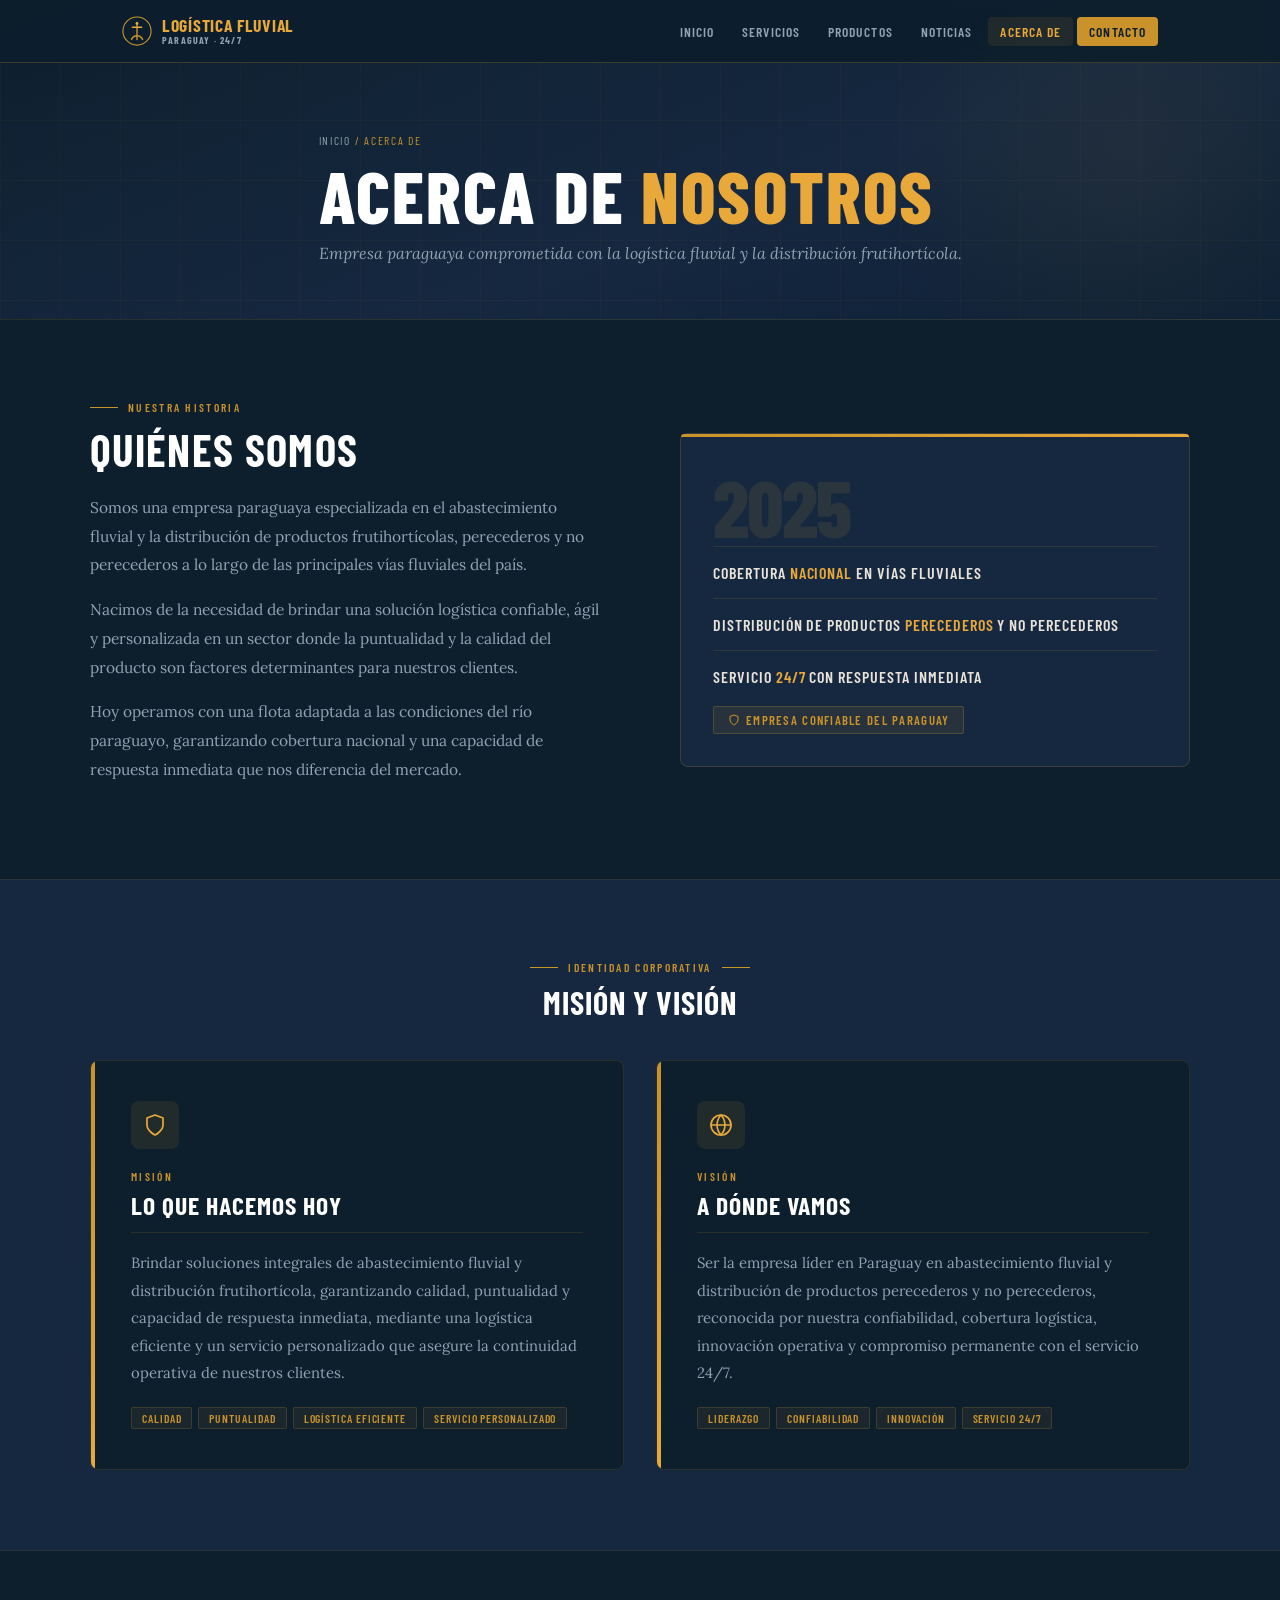
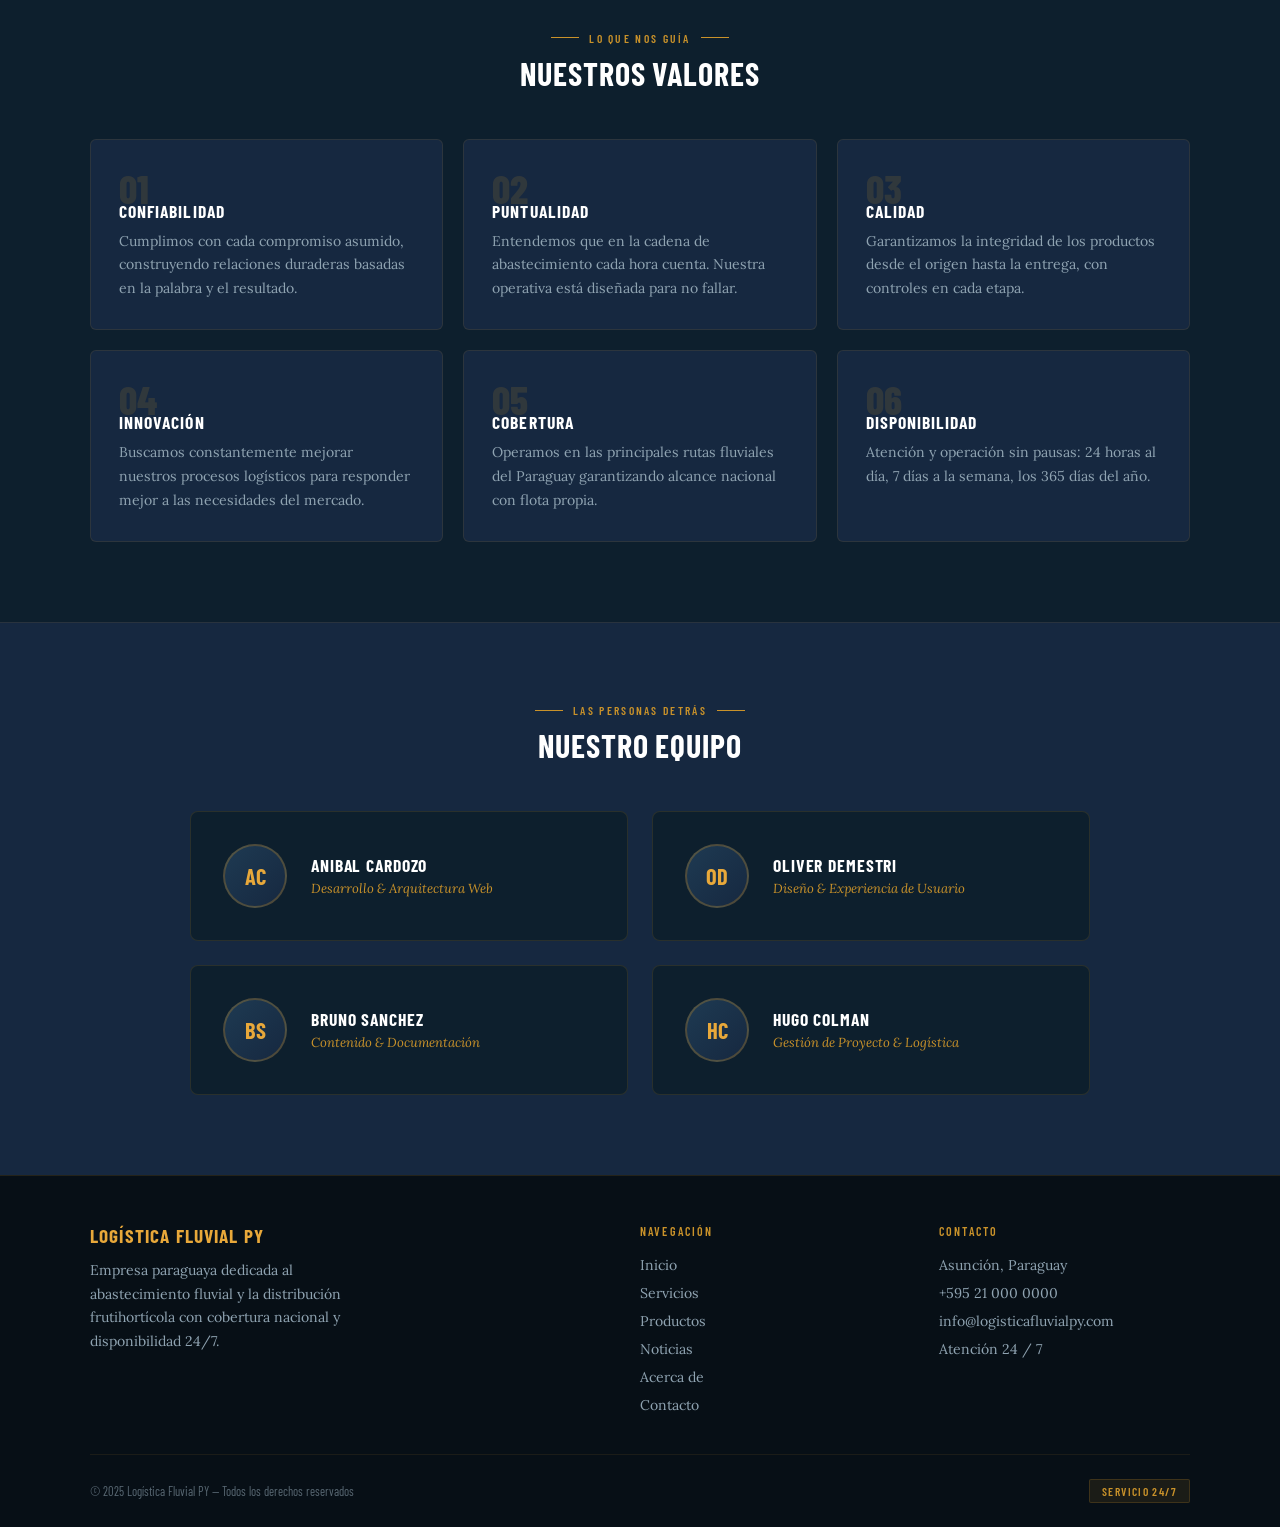
==== acercade.html @ c4d08bb8 "AGREGAMOS TODO" ====
<!DOCTYPE html>
<html lang="es">
<head>
  <meta charset="UTF-8" />
  <meta name="viewport" content="width=device-width, initial-scale=1.0" />
  <title>Acerca de — Logística Fluvial PY</title>
  <link href="https://fonts.googleapis.com/css2?family=Barlow+Condensed:wght@400;600;700;800&family=Lora:ital,wght@0,400;0,600;1,400&display=swap" rel="stylesheet" />
  <style>
    *, *::before, *::after { box-sizing: border-box; margin: 0; padding: 0; }
    :root {
      --navy:  #0d1f2d;
      --navy2: #162840;
      --navy3: #1e3a52;
      --gold:  #c9922a;
      --gold2: #e8a83a;
      --text:  #e8e2d8;
      --muted: #8fa3b1;
      --white: #ffffff;
    }
    html { scroll-behavior: smooth; }
    body { font-family: 'Lora', Georgia, serif; background: var(--navy); color: var(--text); }

    /* NAV */
    nav {
      position: fixed; top: 0; left: 0; right: 0; z-index: 100;
      background: rgba(13,31,45,0.96);
      border-bottom: 1px solid rgba(201,146,42,0.25);
      backdrop-filter: blur(8px);
    }
    .nav-inner {
      max-width: 1100px; margin: 0 auto; padding: 0 2rem;
      display: flex; align-items: center; justify-content: space-between; height: 62px;
    }
    .nav-logo { display: flex; align-items: center; gap: 10px; text-decoration: none; }
    .nav-logo-text {
      font-family: 'Barlow Condensed', sans-serif; font-weight: 700;
      font-size: 1.1rem; letter-spacing: 0.04em; color: var(--gold2);
      text-transform: uppercase; line-height: 1.1;
    }
    .nav-logo-text span { display: block; font-size: 0.62rem; letter-spacing: 0.12em; color: var(--muted); }
    .nav-links { display: flex; list-style: none; gap: 0.25rem; }
    .nav-links a {
      font-family: 'Barlow Condensed', sans-serif; font-size: 0.85rem;
      font-weight: 600; letter-spacing: 0.08em; text-transform: uppercase;
      color: var(--muted); text-decoration: none; padding: 6px 12px; border-radius: 4px;
      transition: color 0.2s, background 0.2s;
    }
    .nav-links a:hover, .nav-links a.active { color: var(--gold2); background: rgba(201,146,42,0.1); }
    .nav-contact-btn { color: var(--navy) !important; background: var(--gold) !important; }
    .nav-contact-btn:hover { background: var(--gold2) !important; }

    /* HERO */
    .page-hero {
      min-height: 320px; display: flex; align-items: flex-end;
      padding: 100px 2rem 3.5rem;
      background: linear-gradient(160deg, #0d1f2d 0%, #162840 60%, #0d2035 100%);
      border-bottom: 1px solid rgba(201,146,42,0.15);
      position: relative; overflow: hidden;
    }
    .hero-grid {
      position: absolute; inset: 0;
      background-image: linear-gradient(rgba(201,146,42,0.04) 1px, transparent 1px), linear-gradient(90deg, rgba(201,146,42,0.04) 1px, transparent 1px);
      background-size: 60px 60px;
    }
    .hero-glow {
      position: absolute; right: -100px; top: 50%; transform: translateY(-50%);
      width: 500px; height: 500px;
      background: radial-gradient(circle, rgba(201,146,42,0.07) 0%, transparent 70%);
    }
    .page-hero-inner { max-width: 1100px; margin: 0 auto; position: relative; z-index: 1; }
    .breadcrumb {
      font-family: 'Barlow Condensed', sans-serif; font-size: 0.72rem;
      letter-spacing: 0.15em; text-transform: uppercase; color: var(--gold); margin-bottom: 0.75rem;
    }
    .breadcrumb a { color: var(--muted); text-decoration: none; }
    .breadcrumb a:hover { color: var(--gold2); }
    .page-title {
      font-family: 'Barlow Condensed', sans-serif;
      font-size: clamp(2.5rem, 6vw, 4.5rem);
      font-weight: 800; text-transform: uppercase; letter-spacing: 0.03em;
      color: var(--white); line-height: 1;
    }
    .page-title .accent { color: var(--gold2); }
    .page-subtitle { font-size: 1rem; color: var(--muted); margin-top: 0.75rem; font-style: italic; }

    /* HISTORIA */
    .section-historia { padding: 80px 2rem; background: var(--navy); }
    .historia-grid {
      max-width: 1100px; margin: 0 auto;
      display: grid; grid-template-columns: 1fr 1fr; gap: 5rem; align-items: center;
    }
    @media (max-width: 720px) { .historia-grid { grid-template-columns: 1fr; gap: 2.5rem; } }

    .section-tag {
      font-family: 'Barlow Condensed', sans-serif; font-size: 0.72rem;
      font-weight: 600; letter-spacing: 0.2em; text-transform: uppercase;
      color: var(--gold); margin-bottom: 0.75rem;
      display: flex; align-items: center; gap: 10px;
    }
    .section-tag::before { content: ''; width: 28px; height: 1px; background: var(--gold); }
    .section-tag-center { justify-content: center; }
    .section-tag-center::before, .section-tag-center::after { content: ''; width: 28px; height: 1px; background: var(--gold); }

    .section-heading {
      font-family: 'Barlow Condensed', sans-serif;
      font-size: clamp(1.8rem, 3.5vw, 2.8rem);
      font-weight: 700; text-transform: uppercase; letter-spacing: 0.03em;
      color: var(--white); line-height: 1.05; margin-bottom: 1.25rem;
    }
    .section-body { font-size: 0.97rem; color: var(--muted); line-height: 1.85; margin-bottom: 1rem; }

    .historia-card {
      background: var(--navy2); border: 1px solid rgba(201,146,42,0.2);
      border-radius: 8px; padding: 2rem; position: relative;
    }
    .historia-card::before {
      content: ''; position: absolute; top: 0; left: 0; right: 0; height: 3px;
      background: linear-gradient(90deg, var(--gold), var(--gold2));
      border-radius: 8px 8px 0 0;
    }
    .historia-year {
      font-family: 'Barlow Condensed', sans-serif; font-size: 5rem;
      font-weight: 800; line-height: 1; color: rgba(201,146,42,0.12);
      letter-spacing: -0.02em; margin-bottom: -1rem;
    }
    .historia-fact {
      font-family: 'Barlow Condensed', sans-serif; font-size: 1rem; font-weight: 600;
      letter-spacing: 0.06em; text-transform: uppercase; color: var(--text);
      border-top: 1px solid rgba(201,146,42,0.15); padding-top: 1rem; margin-top: 1rem;
    }
    .historia-fact span { color: var(--gold2); }
    .historia-badge {
      display: inline-flex; align-items: center; gap: 6px; margin-top: 1.25rem;
      font-family: 'Barlow Condensed', sans-serif; font-size: 0.8rem; font-weight: 600;
      letter-spacing: 0.1em; text-transform: uppercase; color: var(--gold);
      background: rgba(201,146,42,0.1); border: 1px solid rgba(201,146,42,0.25);
      padding: 5px 14px; border-radius: 2px;
    }

    /* MISIÓN & VISIÓN */
    .section-mv {
      padding: 80px 2rem; background: var(--navy2);
      border-top: 1px solid rgba(201,146,42,0.1); border-bottom: 1px solid rgba(201,146,42,0.1);
    }
    .mv-header { text-align: center; margin-bottom: 2.5rem; }
    .mv-grid {
      max-width: 1100px; margin: 0 auto;
      display: grid; grid-template-columns: 1fr 1fr; gap: 2rem;
    }
    @media (max-width: 680px) { .mv-grid { grid-template-columns: 1fr; } }
    .mv-card {
      background: var(--navy); border: 1px solid rgba(201,146,42,0.15);
      border-radius: 8px; padding: 2.5rem; position: relative; overflow: hidden;
    }
    .mv-card-stripe {
      position: absolute; top: 0; left: 0; bottom: 0; width: 4px;
      background: linear-gradient(180deg, var(--gold), var(--gold2));
    }
    .mv-icon {
      width: 48px; height: 48px; background: rgba(201,146,42,0.1);
      border-radius: 8px; display: flex; align-items: center; justify-content: center; margin-bottom: 1.25rem;
    }
    .mv-icon svg { width: 24px; height: 24px; stroke: var(--gold2); fill: none; stroke-width: 1.7; }
    .mv-label {
      font-family: 'Barlow Condensed', sans-serif; font-size: 0.72rem; font-weight: 600;
      letter-spacing: 0.2em; text-transform: uppercase; color: var(--gold); margin-bottom: 0.4rem;
    }
    .mv-title {
      font-family: 'Barlow Condensed', sans-serif; font-size: 1.6rem; font-weight: 700;
      text-transform: uppercase; letter-spacing: 0.04em; color: var(--white);
      margin-bottom: 1rem; padding-bottom: 0.75rem; border-bottom: 1px solid rgba(201,146,42,0.15);
    }
    .mv-text { font-size: 0.93rem; color: var(--muted); line-height: 1.85; }
    .mv-pills { display: flex; flex-wrap: wrap; gap: 6px; margin-top: 1.25rem; }
    .mv-pill {
      font-family: 'Barlow Condensed', sans-serif; font-size: 0.72rem; font-weight: 600;
      letter-spacing: 0.08em; text-transform: uppercase; color: var(--gold);
      background: rgba(201,146,42,0.08); border: 1px solid rgba(201,146,42,0.2);
      padding: 3px 10px; border-radius: 2px;
    }

    /* VALORES */
    .section-valores { padding: 80px 2rem; background: var(--navy); }
    .valores-header { text-align: center; margin-bottom: 3rem; }
    .valores-grid {
      max-width: 1100px; margin: 0 auto;
      display: grid; grid-template-columns: repeat(3, 1fr); gap: 1.25rem;
    }
    @media (max-width: 720px) { .valores-grid { grid-template-columns: 1fr 1fr; } }
    @media (max-width: 480px) { .valores-grid { grid-template-columns: 1fr; } }
    .valor-card {
      background: var(--navy2); border: 1px solid rgba(201,146,42,0.12);
      border-radius: 6px; padding: 1.75rem;
      transition: border-color 0.25s, transform 0.2s;
    }
    .valor-card:hover { border-color: rgba(201,146,42,0.35); transform: translateY(-3px); }
    .valor-num {
      font-family: 'Barlow Condensed', sans-serif; font-size: 2.5rem; font-weight: 800;
      color: rgba(201,146,42,0.15); line-height: 1; margin-bottom: -0.5rem;
    }
    .valor-name {
      font-family: 'Barlow Condensed', sans-serif; font-size: 1.1rem; font-weight: 700;
      text-transform: uppercase; letter-spacing: 0.06em; color: var(--white); margin-bottom: 0.5rem;
    }
    .valor-desc { font-size: 0.88rem; color: var(--muted); line-height: 1.7; }

    /* EQUIPO */
    .section-equipo {
      padding: 80px 2rem; background: var(--navy2);
      border-top: 1px solid rgba(201,146,42,0.1);
    }
    .equipo-header { text-align: center; margin-bottom: 3rem; }
    .equipo-grid {
      max-width: 900px; margin: 0 auto;
      display: grid; grid-template-columns: repeat(2, 1fr); gap: 1.5rem;
    }
    @media (max-width: 580px) { .equipo-grid { grid-template-columns: 1fr; } }
    .miembro-card {
      background: var(--navy); border: 1px solid rgba(201,146,42,0.15);
      border-radius: 8px; padding: 2rem;
      display: flex; align-items: center; gap: 1.5rem;
      transition: border-color 0.25s, transform 0.2s;
    }
    .miembro-card:hover { border-color: rgba(201,146,42,0.4); transform: translateY(-2px); }
    .miembro-avatar {
      width: 64px; height: 64px; flex-shrink: 0;
      background: linear-gradient(135deg, var(--navy3), var(--navy2));
      border: 2px solid rgba(201,146,42,0.3); border-radius: 50%;
      display: flex; align-items: center; justify-content: center;
      font-family: 'Barlow Condensed', sans-serif; font-size: 1.4rem; font-weight: 700; color: var(--gold2);
    }
    .miembro-nombre {
      font-family: 'Barlow Condensed', sans-serif; font-size: 1.1rem; font-weight: 700;
      text-transform: uppercase; letter-spacing: 0.05em; color: var(--white); margin-bottom: 0.25rem;
    }
    .miembro-rol { font-size: 0.82rem; color: var(--gold); font-style: italic; }

    /* FOOTER */
    footer { background: #070f16; border-top: 1px solid rgba(201,146,42,0.15); padding: 3rem 2rem 1.5rem; }
    .footer-top {
      max-width: 1100px; margin: 0 auto;
      display: grid; grid-template-columns: 2fr 1fr 1fr; gap: 3rem; margin-bottom: 2.5rem;
    }
    @media (max-width: 700px) { .footer-top { grid-template-columns: 1fr; gap: 2rem; } }
    .footer-brand-name {
      font-family: 'Barlow Condensed', sans-serif; font-size: 1.2rem; font-weight: 700;
      letter-spacing: 0.06em; text-transform: uppercase; color: var(--gold2); margin-bottom: 0.75rem;
    }
    .footer-brand-desc { font-size: 0.88rem; color: var(--muted); line-height: 1.7; max-width: 280px; }
    .footer-col-title {
      font-family: 'Barlow Condensed', sans-serif; font-size: 0.75rem; font-weight: 600;
      letter-spacing: 0.18em; text-transform: uppercase; color: var(--gold); margin-bottom: 1rem;
    }
    .footer-links { list-style: none; display: flex; flex-direction: column; gap: 0.5rem; }
    .footer-links a { font-size: 0.88rem; color: var(--muted); text-decoration: none; transition: color 0.2s; }
    .footer-links a:hover { color: var(--gold2); }
    .footer-divider { max-width: 1100px; margin: 0 auto 1.5rem; height: 1px; background: rgba(201,146,42,0.1); }
    .footer-bottom {
      max-width: 1100px; margin: 0 auto;
      display: flex; justify-content: space-between; align-items: center; flex-wrap: wrap; gap: 0.5rem;
    }
    .footer-copy { font-size: 0.78rem; color: rgba(143,163,177,0.6); font-family: 'Barlow Condensed', sans-serif; }
    .footer-badge {
      font-family: 'Barlow Condensed', sans-serif; font-size: 0.72rem; font-weight: 600;
      letter-spacing: 0.12em; text-transform: uppercase; color: var(--gold);
      background: rgba(201,146,42,0.1); border: 1px solid rgba(201,146,42,0.2);
      padding: 4px 12px; border-radius: 2px;
    }
  </style>
</head>
<body>

<!-- NAV -->
<nav>
  <div class="nav-inner">
    <a href="index.html" class="nav-logo">
      <svg width="30" height="30" viewBox="0 0 32 32" fill="none">
        <circle cx="16" cy="16" r="15" stroke="#c9922a" stroke-width="1.2" fill="none"/>
        <path d="M16 7v18M10 25c0 0 2-4 6-4s6 4 6 4" stroke="#c9922a" stroke-width="1.5" stroke-linecap="round"/>
        <path d="M11 12h10" stroke="#e8a83a" stroke-width="1.5" stroke-linecap="round"/>
        <circle cx="16" cy="8" r="1.5" fill="#e8a83a"/>
      </svg>
      <div class="nav-logo-text">Logística Fluvial<span>Paraguay · 24/7</span></div>
    </a>
    <ul class="nav-links">
      <li><a href="index.html">Inicio</a></li>
      <li><a href="servicios.html">Servicios</a></li>
      <li><a href="productos.html">Productos</a></li>
      <li><a href="noticias.html">Noticias</a></li>
      <li><a href="acercade.html" class="active">Acerca de</a></li>
      <li><a href="contacto.html" class="nav-contact-btn">Contacto</a></li>
    </ul>
  </div>
</nav>

<!-- HERO -->
<section class="page-hero">
  <div class="hero-grid"></div>
  <div class="hero-glow"></div>
  <div class="page-hero-inner">
    <p class="breadcrumb"><a href="index.html">Inicio</a> / Acerca de</p>
    <h1 class="page-title">Acerca de <span class="accent">Nosotros</span></h1>
    <p class="page-subtitle">Empresa paraguaya comprometida con la logística fluvial y la distribución frutihortícola.</p>
  </div>
</section>

<!-- HISTORIA -->
<section class="section-historia">
  <div class="historia-grid">
    <div>
      <p class="section-tag">Nuestra historia</p>
      <h2 class="section-heading">Quiénes somos</h2>
      <p class="section-body">Somos una empresa paraguaya especializada en el abastecimiento fluvial y la distribución de productos frutihortícolas, perecederos y no perecederos a lo largo de las principales vías fluviales del país.</p>
      <p class="section-body">Nacimos de la necesidad de brindar una solución logística confiable, ágil y personalizada en un sector donde la puntualidad y la calidad del producto son factores determinantes para nuestros clientes.</p>
      <p class="section-body">Hoy operamos con una flota adaptada a las condiciones del río paraguayo, garantizando cobertura nacional y una capacidad de respuesta inmediata que nos diferencia del mercado.</p>
    </div>
    <div>
      <div class="historia-card">
        <div class="historia-year">2025</div>
        <div class="historia-fact">Cobertura <span>nacional</span> en vías fluviales</div>
        <div class="historia-fact">Distribución de productos <span>perecederos</span> y no perecederos</div>
        <div class="historia-fact">Servicio <span>24/7</span> con respuesta inmediata</div>
        <div class="historia-badge">
          <svg width="12" height="12" viewBox="0 0 24 24" fill="none" stroke="currentColor" stroke-width="2"><path d="M12 22s8-4 8-10V5l-8-3-8 3v7c0 6 8 10 8 10z"/></svg>
          Empresa confiable del Paraguay
        </div>
      </div>
    </div>
  </div>
</section>

<!-- MISIÓN & VISIÓN -->
<section class="section-mv">
  <div class="mv-header">
    <p class="section-tag section-tag-center">Identidad corporativa</p>
    <h2 class="section-heading" style="font-size:2rem;text-align:center;">Misión y Visión</h2>
  </div>
  <div class="mv-grid">
    <div class="mv-card">
      <div class="mv-card-stripe"></div>
      <div class="mv-icon">
        <svg viewBox="0 0 24 24" stroke-linecap="round" stroke-linejoin="round"><path d="M12 22s8-4 8-10V5l-8-3-8 3v7c0 6 8 10 8 10z"/></svg>
      </div>
      <p class="mv-label">Misión</p>
      <h3 class="mv-title">Lo que hacemos hoy</h3>
      <p class="mv-text">Brindar soluciones integrales de abastecimiento fluvial y distribución frutihortícola, garantizando calidad, puntualidad y capacidad de respuesta inmediata, mediante una logística eficiente y un servicio personalizado que asegure la continuidad operativa de nuestros clientes.</p>
      <div class="mv-pills">
        <span class="mv-pill">Calidad</span>
        <span class="mv-pill">Puntualidad</span>
        <span class="mv-pill">Logística eficiente</span>
        <span class="mv-pill">Servicio personalizado</span>
      </div>
    </div>
    <div class="mv-card">
      <div class="mv-card-stripe"></div>
      <div class="mv-icon">
        <svg viewBox="0 0 24 24" stroke-linecap="round" stroke-linejoin="round">
          <circle cx="12" cy="12" r="10"/><line x1="2" y1="12" x2="22" y2="12"/>
          <path d="M12 2a15.3 15.3 0 0 1 4 10 15.3 15.3 0 0 1-4 10 15.3 15.3 0 0 1-4-10 15.3 15.3 0 0 1 4-10z"/>
        </svg>
      </div>
      <p class="mv-label">Visión</p>
      <h3 class="mv-title">A dónde vamos</h3>
      <p class="mv-text">Ser la empresa líder en Paraguay en abastecimiento fluvial y distribución de productos perecederos y no perecederos, reconocida por nuestra confiabilidad, cobertura logística, innovación operativa y compromiso permanente con el servicio 24/7.</p>
      <div class="mv-pills">
        <span class="mv-pill">Liderazgo</span>
        <span class="mv-pill">Confiabilidad</span>
        <span class="mv-pill">Innovación</span>
        <span class="mv-pill">Servicio 24/7</span>
      </div>
    </div>
  </div>
</section>

<!-- VALORES -->
<section class="section-valores">
  <div class="valores-header">
    <p class="section-tag section-tag-center">Lo que nos guía</p>
    <h2 class="section-heading" style="font-size:2rem;text-align:center;">Nuestros valores</h2>
  </div>
  <div class="valores-grid">
    <div class="valor-card">
      <div class="valor-num">01</div>
      <div class="valor-name">Confiabilidad</div>
      <p class="valor-desc">Cumplimos con cada compromiso asumido, construyendo relaciones duraderas basadas en la palabra y el resultado.</p>
    </div>
    <div class="valor-card">
      <div class="valor-num">02</div>
      <div class="valor-name">Puntualidad</div>
      <p class="valor-desc">Entendemos que en la cadena de abastecimiento cada hora cuenta. Nuestra operativa está diseñada para no fallar.</p>
    </div>
    <div class="valor-card">
      <div class="valor-num">03</div>
      <div class="valor-name">Calidad</div>
      <p class="valor-desc">Garantizamos la integridad de los productos desde el origen hasta la entrega, con controles en cada etapa.</p>
    </div>
    <div class="valor-card">
      <div class="valor-num">04</div>
      <div class="valor-name">Innovación</div>
      <p class="valor-desc">Buscamos constantemente mejorar nuestros procesos logísticos para responder mejor a las necesidades del mercado.</p>
    </div>
    <div class="valor-card">
      <div class="valor-num">05</div>
      <div class="valor-name">Cobertura</div>
      <p class="valor-desc">Operamos en las principales rutas fluviales del Paraguay garantizando alcance nacional con flota propia.</p>
    </div>
    <div class="valor-card">
      <div class="valor-num">06</div>
      <div class="valor-name">Disponibilidad</div>
      <p class="valor-desc">Atención y operación sin pausas: 24 horas al día, 7 días a la semana, los 365 días del año.</p>
    </div>
  </div>
</section>

<!-- EQUIPO -->
<section class="section-equipo">
  <div class="equipo-header">
    <p class="section-tag section-tag-center">Las personas detrás</p>
    <h2 class="section-heading" style="font-size:2rem;text-align:center;">Nuestro equipo</h2>
  </div>
  <div class="equipo-grid">
    <div class="miembro-card">
      <div class="miembro-avatar">AC</div>
      <div>
        <div class="miembro-nombre">Anibal Cardozo</div>
        <div class="miembro-rol">Desarrollo & Arquitectura Web</div>
      </div>
    </div>
    <div class="miembro-card">
      <div class="miembro-avatar">OD</div>
      <div>
        <div class="miembro-nombre">Oliver Demestri</div>
        <div class="miembro-rol">Diseño & Experiencia de Usuario</div>
      </div>
    </div>
    <div class="miembro-card">
      <div class="miembro-avatar">BS</div>
      <div>
        <div class="miembro-nombre">Bruno Sanchez</div>
        <div class="miembro-rol">Contenido & Documentación</div>
      </div>
    </div>
    <div class="miembro-card">
      <div class="miembro-avatar">HC</div>
      <div>
        <div class="miembro-nombre">Hugo Colman</div>
        <div class="miembro-rol">Gestión de Proyecto & Logística</div>
      </div>
    </div>
  </div>
</section>

<!-- FOOTER -->
<footer>
  <div class="footer-top">
    <div>
      <div class="footer-brand-name">Logística Fluvial PY</div>
      <p class="footer-brand-desc">Empresa paraguaya dedicada al abastecimiento fluvial y la distribución frutihortícola con cobertura nacional y disponibilidad 24/7.</p>
    </div>
    <div>
      <p class="footer-col-title">Navegación</p>
      <ul class="footer-links">
        <li><a href="index.html">Inicio</a></li>
        <li><a href="servicios.html">Servicios</a></li>
        <li><a href="productos.html">Productos</a></li>
        <li><a href="noticias.html">Noticias</a></li>
        <li><a href="acercade.html">Acerca de</a></li>
        <li><a href="contacto.html">Contacto</a></li>
      </ul>
    </div>
    <div>
      <p class="footer-col-title">Contacto</p>
      <ul class="footer-links">
        <li><a href="#">Asunción, Paraguay</a></li>
        <li><a href="#">+595 21 000 0000</a></li>
        <li><a href="#">info@logisticafluvialpy.com</a></li>
        <li><a href="#">Atención 24 / 7</a></li>
      </ul>
    </div>
  </div>
  <div class="footer-divider"></div>
  <div class="footer-bottom">
    <span class="footer-copy">© 2025 Logística Fluvial PY — Todos los derechos reservados</span>
    <span class="footer-badge">Servicio 24/7</span>
  </div>
</footer>

</body>
</html>
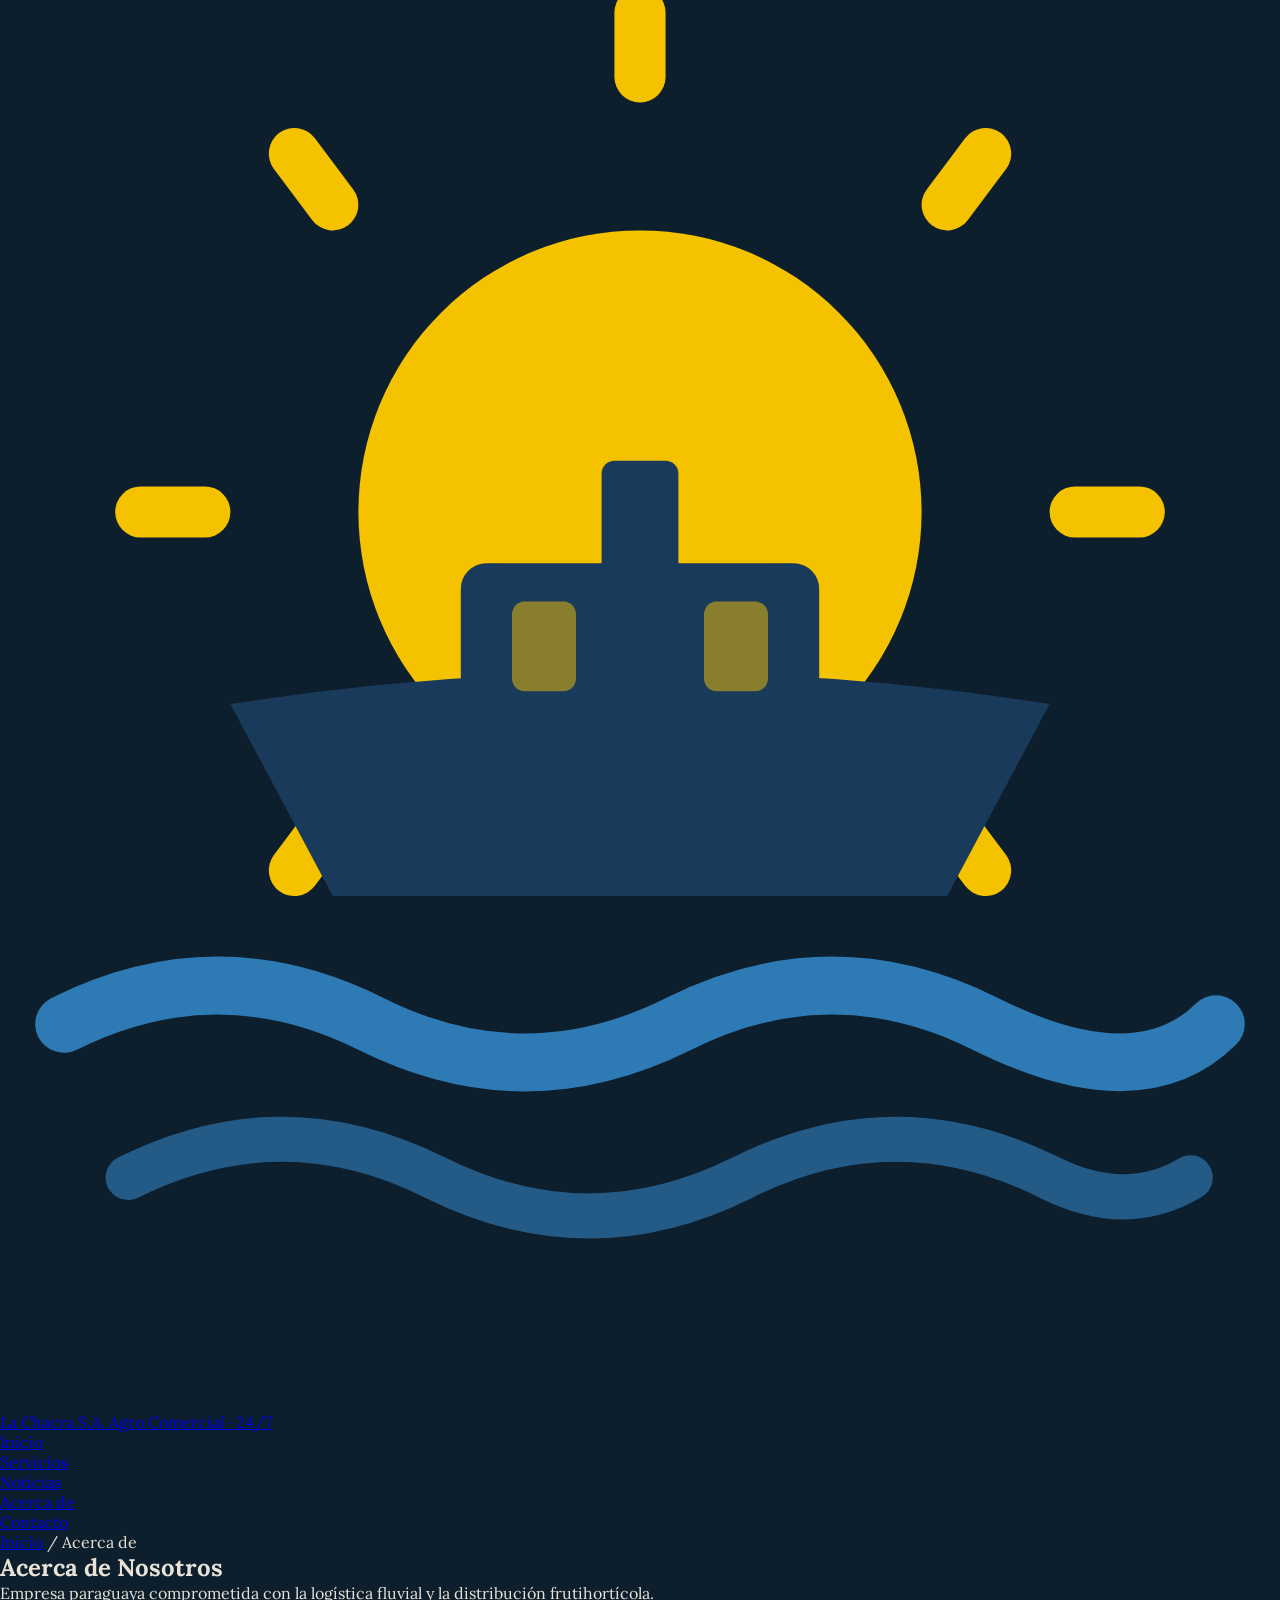
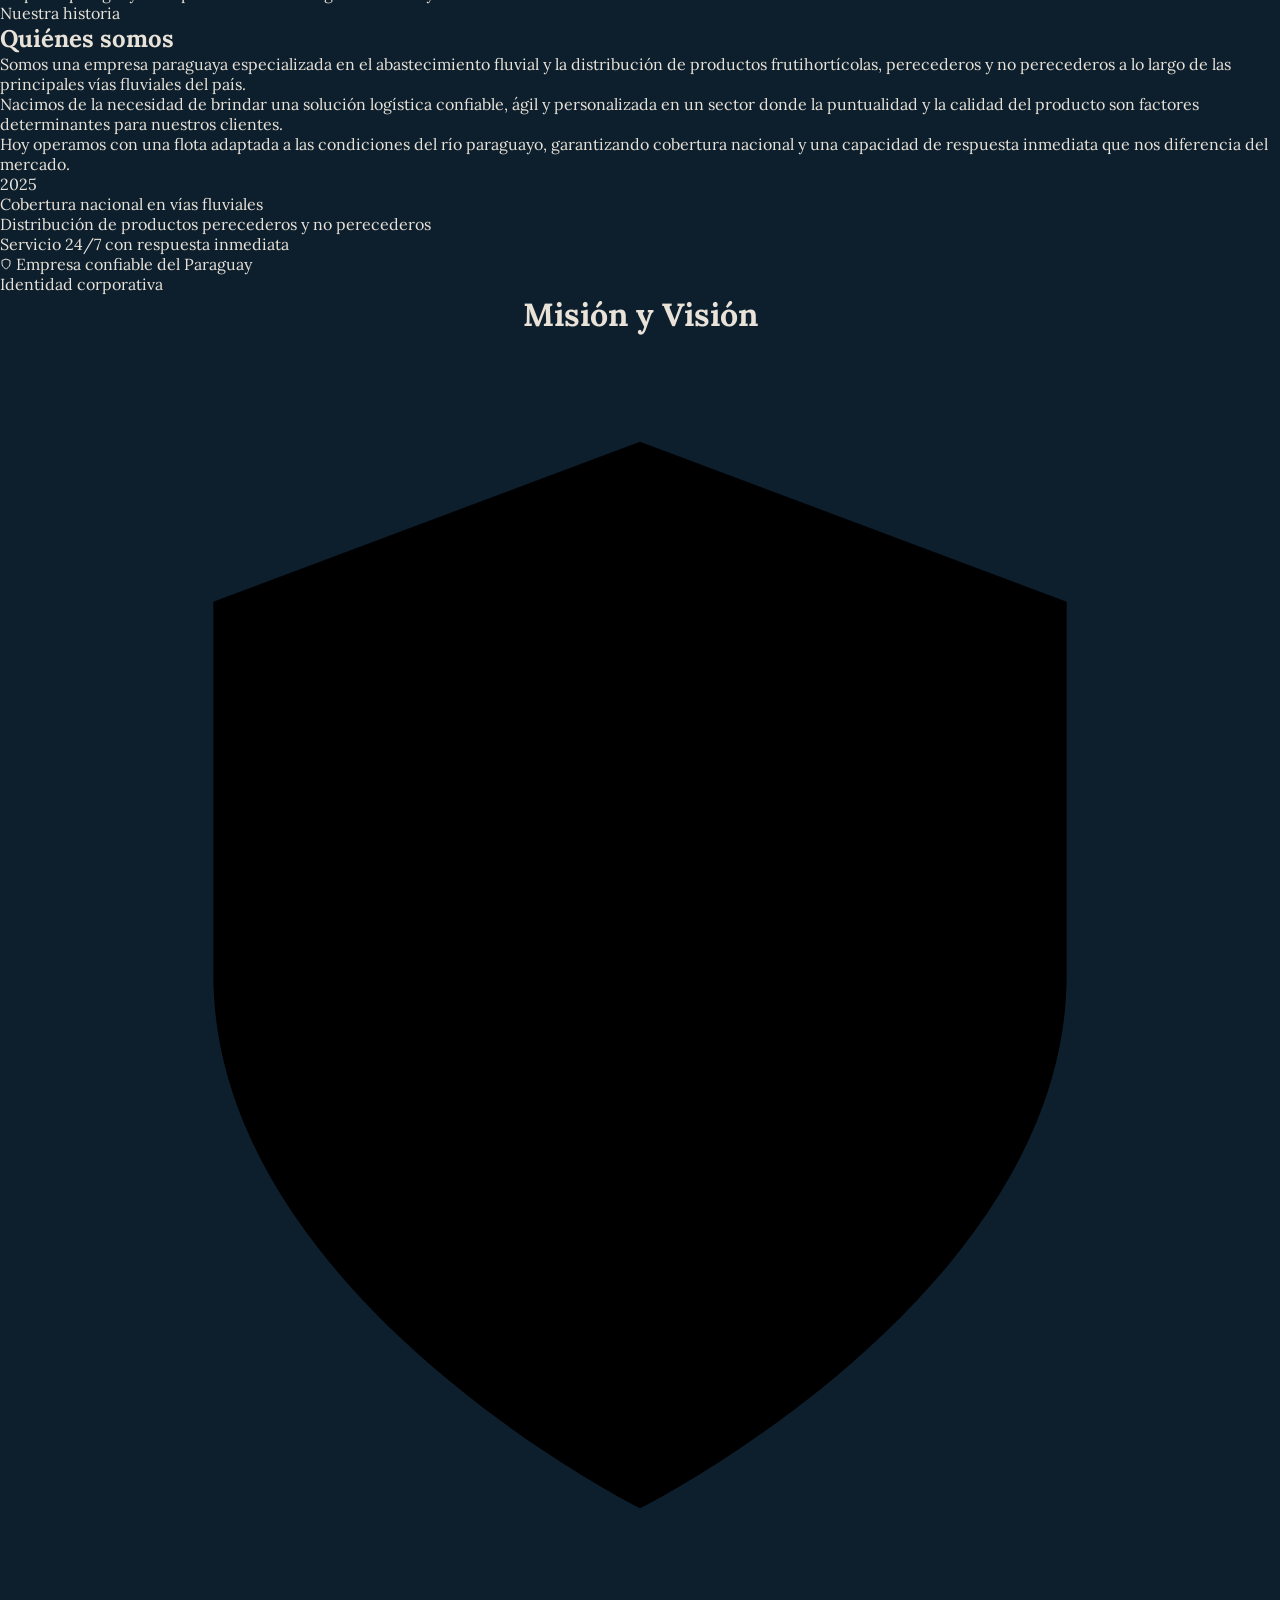
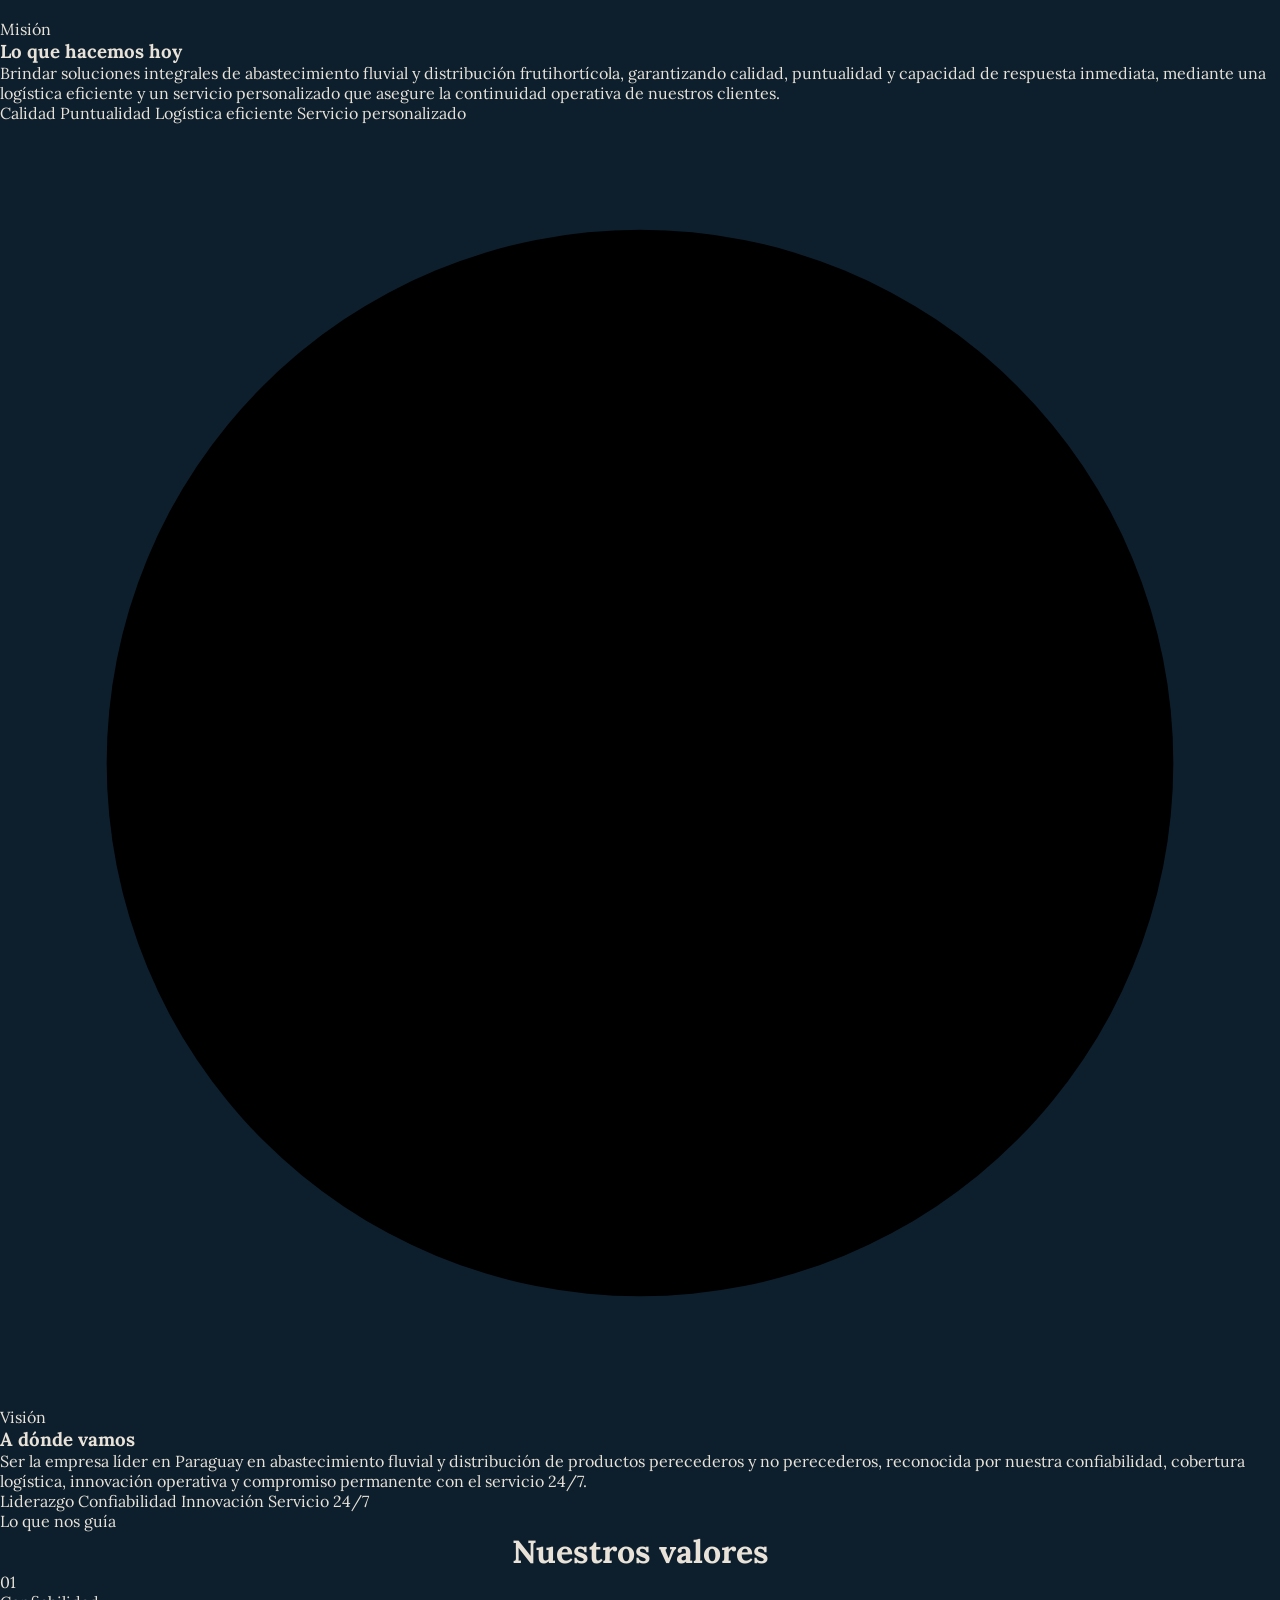
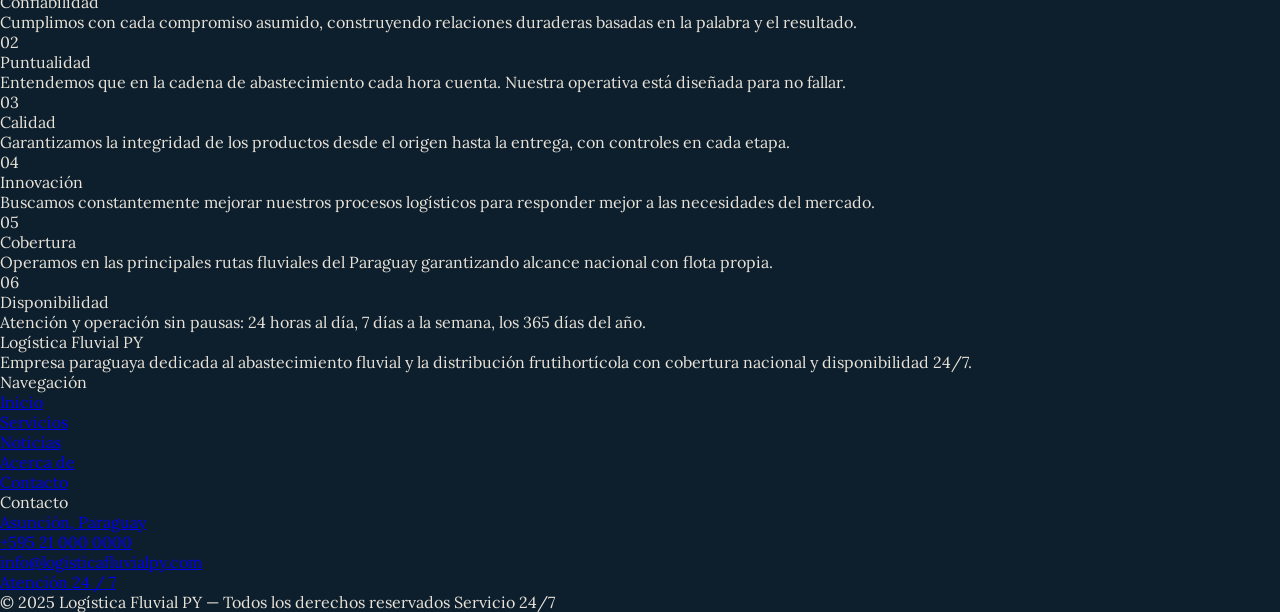
==== commit f1c5f95d: "hicimos unos cambios relevantes en info y creamos bien el assets" ====
--- a/acercade.html
+++ b/acercade.html
@@ -5,289 +5,50 @@
   <meta name="viewport" content="width=device-width, initial-scale=1.0" />
   <title>Acerca de — Logística Fluvial PY</title>
   <link href="https://fonts.googleapis.com/css2?family=Barlow+Condensed:wght@400;600;700;800&family=Lora:ital,wght@0,400;0,600;1,400&display=swap" rel="stylesheet" />
-  <style>
-    *, *::before, *::after { box-sizing: border-box; margin: 0; padding: 0; }
-    :root {
-      --navy:  #0d1f2d;
-      --navy2: #162840;
-      --navy3: #1e3a52;
-      --gold:  #c9922a;
-      --gold2: #e8a83a;
-      --text:  #e8e2d8;
-      --muted: #8fa3b1;
-      --white: #ffffff;
-    }
-    html { scroll-behavior: smooth; }
-    body { font-family: 'Lora', Georgia, serif; background: var(--navy); color: var(--text); }
-
-    /* NAV */
-    nav {
-      position: fixed; top: 0; left: 0; right: 0; z-index: 100;
-      background: rgba(13,31,45,0.96);
-      border-bottom: 1px solid rgba(201,146,42,0.25);
-      backdrop-filter: blur(8px);
-    }
-    .nav-inner {
-      max-width: 1100px; margin: 0 auto; padding: 0 2rem;
-      display: flex; align-items: center; justify-content: space-between; height: 62px;
-    }
-    .nav-logo { display: flex; align-items: center; gap: 10px; text-decoration: none; }
-    .nav-logo-text {
-      font-family: 'Barlow Condensed', sans-serif; font-weight: 700;
-      font-size: 1.1rem; letter-spacing: 0.04em; color: var(--gold2);
-      text-transform: uppercase; line-height: 1.1;
-    }
-    .nav-logo-text span { display: block; font-size: 0.62rem; letter-spacing: 0.12em; color: var(--muted); }
-    .nav-links { display: flex; list-style: none; gap: 0.25rem; }
-    .nav-links a {
-      font-family: 'Barlow Condensed', sans-serif; font-size: 0.85rem;
-      font-weight: 600; letter-spacing: 0.08em; text-transform: uppercase;
-      color: var(--muted); text-decoration: none; padding: 6px 12px; border-radius: 4px;
-      transition: color 0.2s, background 0.2s;
-    }
-    .nav-links a:hover, .nav-links a.active { color: var(--gold2); background: rgba(201,146,42,0.1); }
-    .nav-contact-btn { color: var(--navy) !important; background: var(--gold) !important; }
-    .nav-contact-btn:hover { background: var(--gold2) !important; }
-
-    /* HERO */
-    .page-hero {
-      min-height: 320px; display: flex; align-items: flex-end;
-      padding: 100px 2rem 3.5rem;
-      background: linear-gradient(160deg, #0d1f2d 0%, #162840 60%, #0d2035 100%);
-      border-bottom: 1px solid rgba(201,146,42,0.15);
-      position: relative; overflow: hidden;
-    }
-    .hero-grid {
-      position: absolute; inset: 0;
-      background-image: linear-gradient(rgba(201,146,42,0.04) 1px, transparent 1px), linear-gradient(90deg, rgba(201,146,42,0.04) 1px, transparent 1px);
-      background-size: 60px 60px;
-    }
-    .hero-glow {
-      position: absolute; right: -100px; top: 50%; transform: translateY(-50%);
-      width: 500px; height: 500px;
-      background: radial-gradient(circle, rgba(201,146,42,0.07) 0%, transparent 70%);
-    }
-    .page-hero-inner { max-width: 1100px; margin: 0 auto; position: relative; z-index: 1; }
-    .breadcrumb {
-      font-family: 'Barlow Condensed', sans-serif; font-size: 0.72rem;
-      letter-spacing: 0.15em; text-transform: uppercase; color: var(--gold); margin-bottom: 0.75rem;
-    }
-    .breadcrumb a { color: var(--muted); text-decoration: none; }
-    .breadcrumb a:hover { color: var(--gold2); }
-    .page-title {
-      font-family: 'Barlow Condensed', sans-serif;
-      font-size: clamp(2.5rem, 6vw, 4.5rem);
-      font-weight: 800; text-transform: uppercase; letter-spacing: 0.03em;
-      color: var(--white); line-height: 1;
-    }
-    .page-title .accent { color: var(--gold2); }
-    .page-subtitle { font-size: 1rem; color: var(--muted); margin-top: 0.75rem; font-style: italic; }
-
-    /* HISTORIA */
-    .section-historia { padding: 80px 2rem; background: var(--navy); }
-    .historia-grid {
-      max-width: 1100px; margin: 0 auto;
-      display: grid; grid-template-columns: 1fr 1fr; gap: 5rem; align-items: center;
-    }
-    @media (max-width: 720px) { .historia-grid { grid-template-columns: 1fr; gap: 2.5rem; } }
-
-    .section-tag {
-      font-family: 'Barlow Condensed', sans-serif; font-size: 0.72rem;
-      font-weight: 600; letter-spacing: 0.2em; text-transform: uppercase;
-      color: var(--gold); margin-bottom: 0.75rem;
-      display: flex; align-items: center; gap: 10px;
-    }
-    .section-tag::before { content: ''; width: 28px; height: 1px; background: var(--gold); }
-    .section-tag-center { justify-content: center; }
-    .section-tag-center::before, .section-tag-center::after { content: ''; width: 28px; height: 1px; background: var(--gold); }
-
-    .section-heading {
-      font-family: 'Barlow Condensed', sans-serif;
-      font-size: clamp(1.8rem, 3.5vw, 2.8rem);
-      font-weight: 700; text-transform: uppercase; letter-spacing: 0.03em;
-      color: var(--white); line-height: 1.05; margin-bottom: 1.25rem;
-    }
-    .section-body { font-size: 0.97rem; color: var(--muted); line-height: 1.85; margin-bottom: 1rem; }
-
-    .historia-card {
-      background: var(--navy2); border: 1px solid rgba(201,146,42,0.2);
-      border-radius: 8px; padding: 2rem; position: relative;
-    }
-    .historia-card::before {
-      content: ''; position: absolute; top: 0; left: 0; right: 0; height: 3px;
-      background: linear-gradient(90deg, var(--gold), var(--gold2));
-      border-radius: 8px 8px 0 0;
-    }
-    .historia-year {
-      font-family: 'Barlow Condensed', sans-serif; font-size: 5rem;
-      font-weight: 800; line-height: 1; color: rgba(201,146,42,0.12);
-      letter-spacing: -0.02em; margin-bottom: -1rem;
-    }
-    .historia-fact {
-      font-family: 'Barlow Condensed', sans-serif; font-size: 1rem; font-weight: 600;
-      letter-spacing: 0.06em; text-transform: uppercase; color: var(--text);
-      border-top: 1px solid rgba(201,146,42,0.15); padding-top: 1rem; margin-top: 1rem;
-    }
-    .historia-fact span { color: var(--gold2); }
-    .historia-badge {
-      display: inline-flex; align-items: center; gap: 6px; margin-top: 1.25rem;
-      font-family: 'Barlow Condensed', sans-serif; font-size: 0.8rem; font-weight: 600;
-      letter-spacing: 0.1em; text-transform: uppercase; color: var(--gold);
-      background: rgba(201,146,42,0.1); border: 1px solid rgba(201,146,42,0.25);
-      padding: 5px 14px; border-radius: 2px;
-    }
-
-    /* MISIÓN & VISIÓN */
-    .section-mv {
-      padding: 80px 2rem; background: var(--navy2);
-      border-top: 1px solid rgba(201,146,42,0.1); border-bottom: 1px solid rgba(201,146,42,0.1);
-    }
-    .mv-header { text-align: center; margin-bottom: 2.5rem; }
-    .mv-grid {
-      max-width: 1100px; margin: 0 auto;
-      display: grid; grid-template-columns: 1fr 1fr; gap: 2rem;
-    }
-    @media (max-width: 680px) { .mv-grid { grid-template-columns: 1fr; } }
-    .mv-card {
-      background: var(--navy); border: 1px solid rgba(201,146,42,0.15);
-      border-radius: 8px; padding: 2.5rem; position: relative; overflow: hidden;
-    }
-    .mv-card-stripe {
-      position: absolute; top: 0; left: 0; bottom: 0; width: 4px;
-      background: linear-gradient(180deg, var(--gold), var(--gold2));
-    }
-    .mv-icon {
-      width: 48px; height: 48px; background: rgba(201,146,42,0.1);
-      border-radius: 8px; display: flex; align-items: center; justify-content: center; margin-bottom: 1.25rem;
-    }
-    .mv-icon svg { width: 24px; height: 24px; stroke: var(--gold2); fill: none; stroke-width: 1.7; }
-    .mv-label {
-      font-family: 'Barlow Condensed', sans-serif; font-size: 0.72rem; font-weight: 600;
-      letter-spacing: 0.2em; text-transform: uppercase; color: var(--gold); margin-bottom: 0.4rem;
-    }
-    .mv-title {
-      font-family: 'Barlow Condensed', sans-serif; font-size: 1.6rem; font-weight: 700;
-      text-transform: uppercase; letter-spacing: 0.04em; color: var(--white);
-      margin-bottom: 1rem; padding-bottom: 0.75rem; border-bottom: 1px solid rgba(201,146,42,0.15);
-    }
-    .mv-text { font-size: 0.93rem; color: var(--muted); line-height: 1.85; }
-    .mv-pills { display: flex; flex-wrap: wrap; gap: 6px; margin-top: 1.25rem; }
-    .mv-pill {
-      font-family: 'Barlow Condensed', sans-serif; font-size: 0.72rem; font-weight: 600;
-      letter-spacing: 0.08em; text-transform: uppercase; color: var(--gold);
-      background: rgba(201,146,42,0.08); border: 1px solid rgba(201,146,42,0.2);
-      padding: 3px 10px; border-radius: 2px;
-    }
-
-    /* VALORES */
-    .section-valores { padding: 80px 2rem; background: var(--navy); }
-    .valores-header { text-align: center; margin-bottom: 3rem; }
-    .valores-grid {
-      max-width: 1100px; margin: 0 auto;
-      display: grid; grid-template-columns: repeat(3, 1fr); gap: 1.25rem;
-    }
-    @media (max-width: 720px) { .valores-grid { grid-template-columns: 1fr 1fr; } }
-    @media (max-width: 480px) { .valores-grid { grid-template-columns: 1fr; } }
-    .valor-card {
-      background: var(--navy2); border: 1px solid rgba(201,146,42,0.12);
-      border-radius: 6px; padding: 1.75rem;
-      transition: border-color 0.25s, transform 0.2s;
-    }
-    .valor-card:hover { border-color: rgba(201,146,42,0.35); transform: translateY(-3px); }
-    .valor-num {
-      font-family: 'Barlow Condensed', sans-serif; font-size: 2.5rem; font-weight: 800;
-      color: rgba(201,146,42,0.15); line-height: 1; margin-bottom: -0.5rem;
-    }
-    .valor-name {
-      font-family: 'Barlow Condensed', sans-serif; font-size: 1.1rem; font-weight: 700;
-      text-transform: uppercase; letter-spacing: 0.06em; color: var(--white); margin-bottom: 0.5rem;
-    }
-    .valor-desc { font-size: 0.88rem; color: var(--muted); line-height: 1.7; }
-
-    /* EQUIPO */
-    .section-equipo {
-      padding: 80px 2rem; background: var(--navy2);
-      border-top: 1px solid rgba(201,146,42,0.1);
-    }
-    .equipo-header { text-align: center; margin-bottom: 3rem; }
-    .equipo-grid {
-      max-width: 900px; margin: 0 auto;
-      display: grid; grid-template-columns: repeat(2, 1fr); gap: 1.5rem;
-    }
-    @media (max-width: 580px) { .equipo-grid { grid-template-columns: 1fr; } }
-    .miembro-card {
-      background: var(--navy); border: 1px solid rgba(201,146,42,0.15);
-      border-radius: 8px; padding: 2rem;
-      display: flex; align-items: center; gap: 1.5rem;
-      transition: border-color 0.25s, transform 0.2s;
-    }
-    .miembro-card:hover { border-color: rgba(201,146,42,0.4); transform: translateY(-2px); }
-    .miembro-avatar {
-      width: 64px; height: 64px; flex-shrink: 0;
-      background: linear-gradient(135deg, var(--navy3), var(--navy2));
-      border: 2px solid rgba(201,146,42,0.3); border-radius: 50%;
-      display: flex; align-items: center; justify-content: center;
-      font-family: 'Barlow Condensed', sans-serif; font-size: 1.4rem; font-weight: 700; color: var(--gold2);
-    }
-    .miembro-nombre {
-      font-family: 'Barlow Condensed', sans-serif; font-size: 1.1rem; font-weight: 700;
-      text-transform: uppercase; letter-spacing: 0.05em; color: var(--white); margin-bottom: 0.25rem;
-    }
-    .miembro-rol { font-size: 0.82rem; color: var(--gold); font-style: italic; }
-
-    /* FOOTER */
-    footer { background: #070f16; border-top: 1px solid rgba(201,146,42,0.15); padding: 3rem 2rem 1.5rem; }
-    .footer-top {
-      max-width: 1100px; margin: 0 auto;
-      display: grid; grid-template-columns: 2fr 1fr 1fr; gap: 3rem; margin-bottom: 2.5rem;
-    }
-    @media (max-width: 700px) { .footer-top { grid-template-columns: 1fr; gap: 2rem; } }
-    .footer-brand-name {
-      font-family: 'Barlow Condensed', sans-serif; font-size: 1.2rem; font-weight: 700;
-      letter-spacing: 0.06em; text-transform: uppercase; color: var(--gold2); margin-bottom: 0.75rem;
-    }
-    .footer-brand-desc { font-size: 0.88rem; color: var(--muted); line-height: 1.7; max-width: 280px; }
-    .footer-col-title {
-      font-family: 'Barlow Condensed', sans-serif; font-size: 0.75rem; font-weight: 600;
-      letter-spacing: 0.18em; text-transform: uppercase; color: var(--gold); margin-bottom: 1rem;
-    }
-    .footer-links { list-style: none; display: flex; flex-direction: column; gap: 0.5rem; }
-    .footer-links a { font-size: 0.88rem; color: var(--muted); text-decoration: none; transition: color 0.2s; }
-    .footer-links a:hover { color: var(--gold2); }
-    .footer-divider { max-width: 1100px; margin: 0 auto 1.5rem; height: 1px; background: rgba(201,146,42,0.1); }
-    .footer-bottom {
-      max-width: 1100px; margin: 0 auto;
-      display: flex; justify-content: space-between; align-items: center; flex-wrap: wrap; gap: 0.5rem;
-    }
-    .footer-copy { font-size: 0.78rem; color: rgba(143,163,177,0.6); font-family: 'Barlow Condensed', sans-serif; }
-    .footer-badge {
-      font-family: 'Barlow Condensed', sans-serif; font-size: 0.72rem; font-weight: 600;
-      letter-spacing: 0.12em; text-transform: uppercase; color: var(--gold);
-      background: rgba(201,146,42,0.1); border: 1px solid rgba(201,146,42,0.2);
-      padding: 4px 12px; border-radius: 2px;
-    }
-  </style>
+  <link rel="stylesheet" href="assets/css/style.css" />
 </head>
-<body>
+<body class="page-acercade">
 
 <!-- NAV -->
 <nav>
   <div class="nav-inner">
     <a href="index.html" class="nav-logo">
-      <svg width="30" height="30" viewBox="0 0 32 32" fill="none">
-        <circle cx="16" cy="16" r="15" stroke="#c9922a" stroke-width="1.2" fill="none"/>
-        <path d="M16 7v18M10 25c0 0 2-4 6-4s6 4 6 4" stroke="#c9922a" stroke-width="1.5" stroke-linecap="round"/>
-        <path d="M11 12h10" stroke="#e8a83a" stroke-width="1.5" stroke-linecap="round"/>
-        <circle cx="16" cy="8" r="1.5" fill="#e8a83a"/>
+      <!-- Logo La Chacra S.A. recreado en SVG -->
+      <svg class="nav-logo-icon" viewBox="0 0 100 110" fill="none" xmlns="http://www.w3.org/2000/svg">
+        <!-- Sol -->
+        <circle cx="50" cy="40" r="22" fill="#f5c200"/>
+        <!-- Rayos -->
+        <line x1="50" y1="6" x2="50" y2="1" stroke="#f5c200" stroke-width="4" stroke-linecap="round"/>
+        <line x1="74" y1="16" x2="77" y2="12" stroke="#f5c200" stroke-width="4" stroke-linecap="round"/>
+        <line x1="84" y1="40" x2="89" y2="40" stroke="#f5c200" stroke-width="4" stroke-linecap="round"/>
+        <line x1="74" y1="64" x2="77" y2="68" stroke="#f5c200" stroke-width="4" stroke-linecap="round"/>
+        <line x1="26" y1="16" x2="23" y2="12" stroke="#f5c200" stroke-width="4" stroke-linecap="round"/>
+        <line x1="16" y1="40" x2="11" y2="40" stroke="#f5c200" stroke-width="4" stroke-linecap="round"/>
+        <line x1="26" y1="64" x2="23" y2="68" stroke="#f5c200" stroke-width="4" stroke-linecap="round"/>
+        <!-- Barco casco -->
+        <path d="M18 55 Q50 50 82 55 L74 70 H26 Z" fill="#1a3a5c"/>
+        <!-- Cabina barco -->
+        <rect x="36" y="44" width="28" height="13" rx="2" fill="#1a3a5c"/>
+        <!-- Ventanas -->
+        <rect x="40" y="47" width="5" height="7" rx="1" fill="#f5c200" opacity="0.5"/>
+        <rect x="55" y="47" width="5" height="7" rx="1" fill="#f5c200" opacity="0.5"/>
+        <!-- Chimenea -->
+        <rect x="47" y="36" width="6" height="10" rx="1" fill="#1a3a5c"/>
+        <!-- Olas -->
+        <path d="M5 80 Q17 74 29 80 Q41 86 53 80 Q65 74 77 80 Q89 86 95 80" stroke="#2e7ab5" stroke-width="4.5" stroke-linecap="round" fill="none"/>
+        <path d="M10 92 Q22 86 34 92 Q46 98 58 92 Q70 86 82 92 Q88 95 93 92" stroke="#2e7ab5" stroke-width="3.5" stroke-linecap="round" fill="none" opacity="0.65"/>
       </svg>
-      <div class="nav-logo-text">Logística Fluvial<span>Paraguay · 24/7</span></div>
+      <div class="nav-logo-text">
+        La Chacra S.A.
+        <span>Agro Comercial · 24/7</span>
+      </div>
     </a>
+
     <ul class="nav-links">
       <li><a href="index.html">Inicio</a></li>
       <li><a href="servicios.html">Servicios</a></li>
-      <li><a href="productos.html">Productos</a></li>
       <li><a href="noticias.html">Noticias</a></li>
-      <li><a href="acercade.html" class="active">Acerca de</a></li>
+      <li><a href="acercade.html"  class="active">Acerca de</a></li>
       <li><a href="contacto.html" class="nav-contact-btn">Contacto</a></li>
     </ul>
   </div>
@@ -412,43 +173,6 @@
   </div>
 </section>
 
-<!-- EQUIPO -->
-<section class="section-equipo">
-  <div class="equipo-header">
-    <p class="section-tag section-tag-center">Las personas detrás</p>
-    <h2 class="section-heading" style="font-size:2rem;text-align:center;">Nuestro equipo</h2>
-  </div>
-  <div class="equipo-grid">
-    <div class="miembro-card">
-      <div class="miembro-avatar">AC</div>
-      <div>
-        <div class="miembro-nombre">Anibal Cardozo</div>
-        <div class="miembro-rol">Desarrollo & Arquitectura Web</div>
-      </div>
-    </div>
-    <div class="miembro-card">
-      <div class="miembro-avatar">OD</div>
-      <div>
-        <div class="miembro-nombre">Oliver Demestri</div>
-        <div class="miembro-rol">Diseño & Experiencia de Usuario</div>
-      </div>
-    </div>
-    <div class="miembro-card">
-      <div class="miembro-avatar">BS</div>
-      <div>
-        <div class="miembro-nombre">Bruno Sanchez</div>
-        <div class="miembro-rol">Contenido & Documentación</div>
-      </div>
-    </div>
-    <div class="miembro-card">
-      <div class="miembro-avatar">HC</div>
-      <div>
-        <div class="miembro-nombre">Hugo Colman</div>
-        <div class="miembro-rol">Gestión de Proyecto & Logística</div>
-      </div>
-    </div>
-  </div>
-</section>
 
 <!-- FOOTER -->
 <footer>
@@ -462,7 +186,6 @@
       <ul class="footer-links">
         <li><a href="index.html">Inicio</a></li>
         <li><a href="servicios.html">Servicios</a></li>
-        <li><a href="productos.html">Productos</a></li>
         <li><a href="noticias.html">Noticias</a></li>
         <li><a href="acercade.html">Acerca de</a></li>
         <li><a href="contacto.html">Contacto</a></li>
--- a/assets/css/style.css
+++ b/assets/css/style.css
@@ -0,0 +1,12 @@
+/* Estilos compartidos - Logística Fluvial PY */
+:root {
+  --navy:  #0d1f2d;
+  --gold:  #c9922a;
+  --gold2: #e8a83a;
+  --muted: #8fa3b1;
+  --text:  #e8e2d8;
+  --white: #ffffff;
+}
+
+* { box-sizing: border-box; margin: 0; padding: 0; }
+body { font-family: 'Lora', Georgia, serif; background: var(--navy); color: var(--text); }
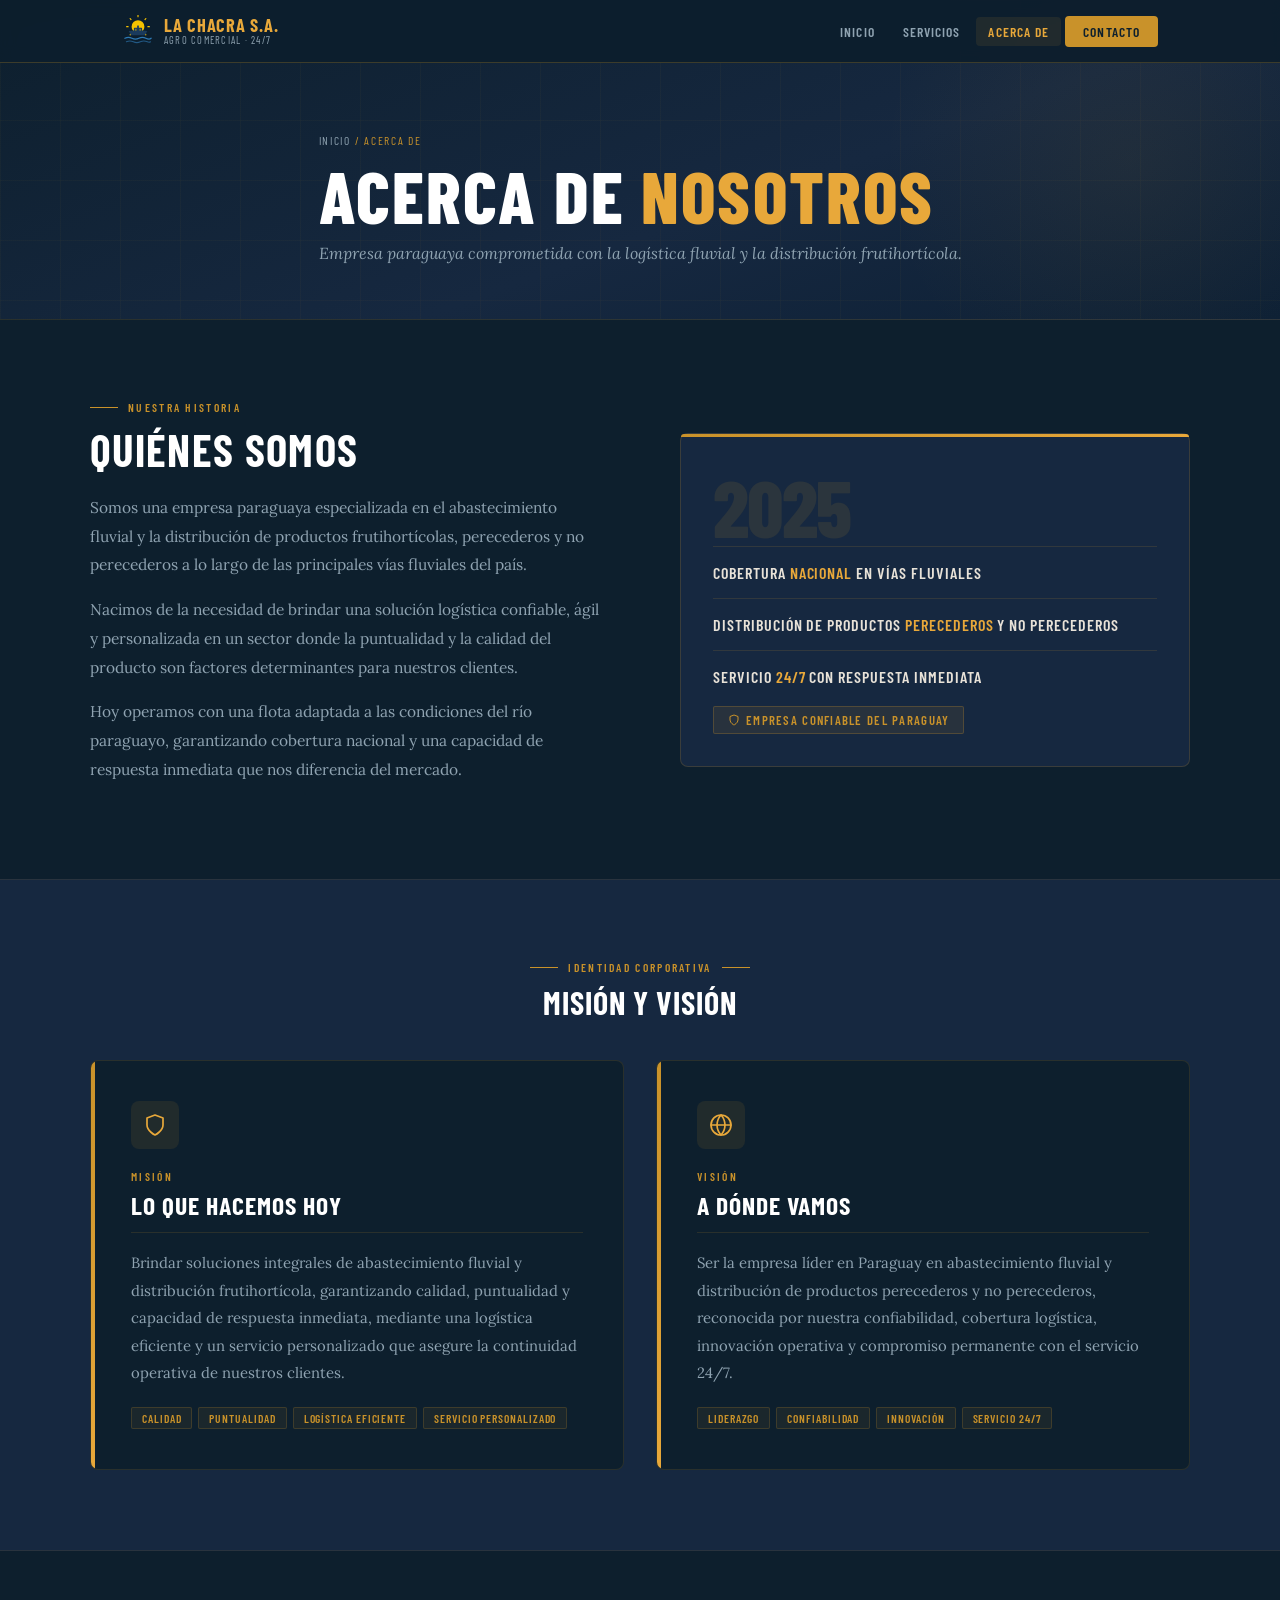
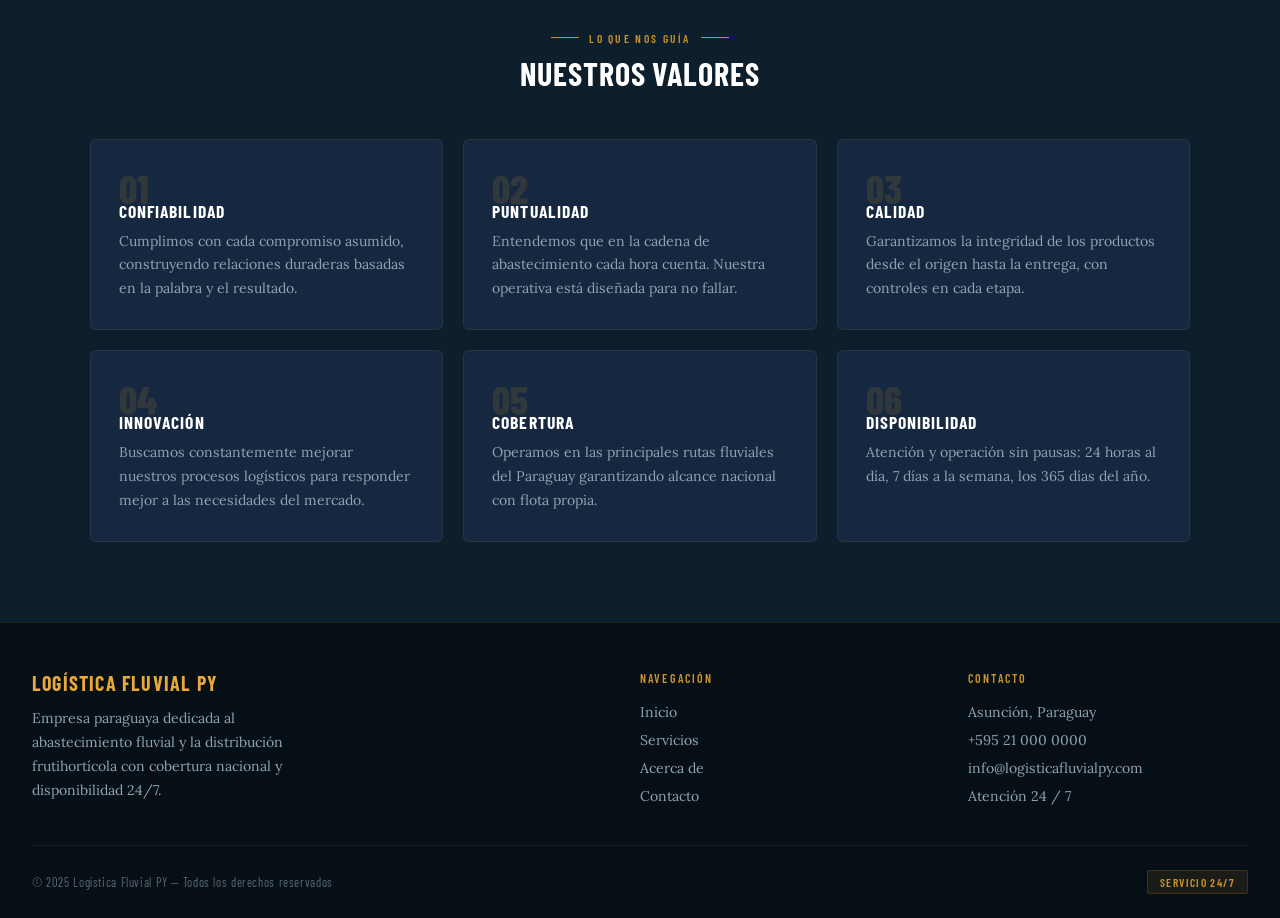
==== commit 121c3b9c: "quitamos la parte de noticias, el cliente lo solicito" ====
--- a/acercade.html
+++ b/acercade.html
@@ -47,7 +47,6 @@
     <ul class="nav-links">
       <li><a href="index.html">Inicio</a></li>
       <li><a href="servicios.html">Servicios</a></li>
-      <li><a href="noticias.html">Noticias</a></li>
       <li><a href="acercade.html"  class="active">Acerca de</a></li>
       <li><a href="contacto.html" class="nav-contact-btn">Contacto</a></li>
     </ul>
@@ -186,7 +185,6 @@
       <ul class="footer-links">
         <li><a href="index.html">Inicio</a></li>
         <li><a href="servicios.html">Servicios</a></li>
-        <li><a href="noticias.html">Noticias</a></li>
         <li><a href="acercade.html">Acerca de</a></li>
         <li><a href="contacto.html">Contacto</a></li>
       </ul>
--- a/assets/css/style.css
+++ b/assets/css/style.css
@@ -1,12 +1,2026 @@
-/* Estilos compartidos - Logística Fluvial PY */
+/* ============================================================
+   Logística Fluvial PY — Hoja de estilos unificada
+   ------------------------------------------------------------
+   ÍNDICE
+   1. Variables y reset           (compartido)
+   2. Base / tipografía           (compartido)
+   3. Navegación                  (compartido)
+   4. Footer                      (compartido)
+   5. Botones                     (compartido)
+   6. Page header (subpáginas)    (compartido: contacto, noticias, servicios, acercade)
+   7. Página: Inicio              (.page-home)
+   8. Página: Servicios           (.page-servicios)
+   9. Página: Acerca de           (.page-acercade)
+  10. Página: Noticias            (.page-noticias)
+  11. Página: Contacto            (.page-contacto)
+   ============================================================ */
+
+
+/* ============================================================
+   1. VARIABLES Y RESET
+   ============================================================ */
 :root {
-  --navy:  #0d1f2d;
-  --gold:  #c9922a;
-  --gold2: #e8a83a;
-  --muted: #8fa3b1;
-  --text:  #e8e2d8;
-  --white: #ffffff;
-}
-
-* { box-sizing: border-box; margin: 0; padding: 0; }
-body { font-family: 'Lora', Georgia, serif; background: var(--navy); color: var(--text); }
+  --navy:    #0d1f2d;
+  --navy2:   #162840;
+  --navy3:   #1e3a52;
+  --gold:    #c9922a;
+  --gold2:   #e8a83a;
+  --cream:   #f5f0e8;
+  --text:    #e8e2d8;
+  --muted:   #8fa3b1;
+  --white:   #ffffff;
+}
+
+*, *::before, *::after {
+  box-sizing: border-box;
+  margin: 0;
+  padding: 0;
+}
+
+
+/* ============================================================
+   2. BASE / TIPOGRAFÍA
+   ============================================================ */
+html { scroll-behavior: smooth; }
+
+body {
+  font-family: 'Lora', Georgia, serif;
+  background: var(--navy);
+  color: var(--text);
+  min-height: 100vh;
+}
+
+
+/* ============================================================
+   3. NAVEGACIÓN (compartida en todas las páginas)
+   ============================================================ */
+nav {
+  position: fixed;
+  top: 0; left: 0; right: 0;
+  z-index: 100;
+  background: rgba(13, 31, 45, 0.96);
+  border-bottom: 1px solid rgba(201, 146, 42, 0.25);
+  backdrop-filter: blur(8px);
+}
+
+.nav-inner {
+  max-width: 1100px;
+  margin: 0 auto;
+  padding: 0 2rem;
+  display: flex;
+  align-items: center;
+  justify-content: space-between;
+  height: 62px;
+}
+
+.nav-logo {
+  display: flex;
+  align-items: center;
+  gap: 10px;
+  text-decoration: none;
+}
+
+.nav-logo-icon { width: 32px; height: 32px; }
+
+.nav-logo-text {
+  font-family: 'Barlow Condensed', sans-serif;
+  font-weight: 700;
+  font-size: 1.15rem;
+  letter-spacing: 0.04em;
+  color: var(--gold2);
+  text-transform: uppercase;
+  line-height: 1.1;
+}
+
+.nav-logo-text span {
+  display: block;
+  font-size: 0.65rem;
+  font-weight: 400;
+  letter-spacing: 0.12em;
+  color: var(--muted);
+  text-transform: uppercase;
+}
+
+.nav-links {
+  display: flex;
+  list-style: none;
+  gap: 0.25rem;
+}
+
+.nav-links a {
+  font-family: 'Barlow Condensed', sans-serif;
+  font-size: 0.85rem;
+  font-weight: 600;
+  letter-spacing: 0.08em;
+  text-transform: uppercase;
+  color: var(--muted);
+  text-decoration: none;
+  padding: 6px 12px;
+  border-radius: 4px;
+  transition: color 0.2s, background 0.2s;
+}
+
+.nav-links a:hover,
+.nav-links a.active {
+  color: var(--gold2);
+  background: rgba(201, 146, 42, 0.1);
+}
+
+.nav-contact-btn {
+  color: var(--navy) !important;
+  background: var(--gold) !important;
+  padding: 7px 18px !important;
+  border-radius: 4px;
+  transition: background 0.2s !important;
+}
+
+.nav-contact-btn:hover,
+.nav-contact-btn.active {
+  background: var(--gold2) !important;
+  color: var(--navy) !important;
+}
+
+
+/* ============================================================
+   4. FOOTER (compartido en todas las páginas)
+   ============================================================ */
+footer {
+  background: #070f16;
+  border-top: 1px solid rgba(201, 146, 42, 0.15);
+  padding: 3rem 2rem 1.5rem;
+}
+
+.footer-inner { max-width: 1100px; margin: 0 auto; }
+
+.footer-top {
+  display: grid;
+  grid-template-columns: 2fr 1fr 1fr;
+  gap: 3rem;
+  margin-bottom: 2.5rem;
+}
+
+.footer-brand-name {
+  font-family: 'Barlow Condensed', sans-serif;
+  font-size: 1.25rem;
+  font-weight: 700;
+  letter-spacing: 0.06em;
+  text-transform: uppercase;
+  color: var(--gold2);
+  margin-bottom: 0.75rem;
+}
+
+.footer-brand-sub {
+  font-family: 'Barlow Condensed', sans-serif;
+  font-size: 0.7rem;
+  letter-spacing: 0.12em;
+  text-transform: uppercase;
+  color: var(--muted);
+  margin-bottom: 0.75rem;
+}
+
+.footer-brand-desc {
+  font-size: 0.88rem;
+  color: var(--muted);
+  line-height: 1.7;
+  max-width: 280px;
+}
+
+.footer-col-title {
+  font-family: 'Barlow Condensed', sans-serif;
+  font-size: 0.75rem;
+  font-weight: 600;
+  letter-spacing: 0.18em;
+  text-transform: uppercase;
+  color: var(--gold);
+  margin-bottom: 1rem;
+}
+
+.footer-links {
+  list-style: none;
+  display: flex;
+  flex-direction: column;
+  gap: 0.5rem;
+}
+
+.footer-links a {
+  font-size: 0.88rem;
+  color: var(--muted);
+  text-decoration: none;
+  transition: color 0.2s;
+}
+
+.footer-links a:hover { color: var(--gold2); }
+
+.footer-divider {
+  height: 1px;
+  background: rgba(201, 146, 42, 0.1);
+  margin-bottom: 1.5rem;
+}
+
+.footer-bottom {
+  display: flex;
+  justify-content: space-between;
+  align-items: center;
+  flex-wrap: wrap;
+  gap: 0.5rem;
+}
+
+.footer-copy {
+  font-size: 0.78rem;
+  color: rgba(143, 163, 177, 0.6);
+  font-family: 'Barlow Condensed', sans-serif;
+  letter-spacing: 0.05em;
+}
+
+.footer-badge {
+  font-family: 'Barlow Condensed', sans-serif;
+  font-size: 0.72rem;
+  font-weight: 600;
+  letter-spacing: 0.12em;
+  text-transform: uppercase;
+  color: var(--gold);
+  background: rgba(201, 146, 42, 0.1);
+  border: 1px solid rgba(201, 146, 42, 0.2);
+  padding: 4px 12px;
+  border-radius: 2px;
+}
+
+@media (max-width: 700px) {
+  .footer-top { grid-template-columns: 1fr; gap: 2rem; }
+}
+
+
+/* ============================================================
+   5. BOTONES (compartidos)
+   ============================================================ */
+.btn-primary {
+  font-family: 'Barlow Condensed', sans-serif;
+  font-weight: 700;
+  font-size: 0.9rem;
+  letter-spacing: 0.1em;
+  text-transform: uppercase;
+  text-decoration: none;
+  display: inline-block;
+  padding: 14px 32px;
+  background: var(--gold);
+  color: var(--navy);
+  border: none;
+  border-radius: 3px;
+  cursor: pointer;
+  transition: background 0.2s, transform 0.15s;
+}
+
+.btn-primary:hover {
+  background: var(--gold2);
+  transform: translateY(-1px);
+}
+
+.btn-outline {
+  font-family: 'Barlow Condensed', sans-serif;
+  font-weight: 700;
+  font-size: 0.9rem;
+  letter-spacing: 0.1em;
+  text-transform: uppercase;
+  text-decoration: none;
+  display: inline-block;
+  padding: 13px 32px;
+  background: transparent;
+  color: var(--gold2);
+  border: 1.5px solid rgba(201, 146, 42, 0.5);
+  border-radius: 3px;
+  cursor: pointer;
+  transition: border-color 0.2s, color 0.2s;
+}
+
+.btn-outline:hover {
+  border-color: var(--gold2);
+  color: var(--white);
+}
+
+
+/* ============================================================
+   6. PAGE HEADER (encabezado de subpáginas)
+   Usado por: contacto, noticias, servicios, acercade
+   ============================================================ */
+.page-header {
+  padding: 140px 2rem 70px;
+  text-align: center;
+  position: relative;
+  overflow: hidden;
+  background:
+    radial-gradient(ellipse 80% 60% at 60% 40%, rgba(22, 40, 64, 0.9) 0%, transparent 70%),
+    radial-gradient(ellipse 50% 50% at 10% 80%, rgba(201, 146, 42, 0.08) 0%, transparent 60%),
+    linear-gradient(160deg, #0d1f2d 0%, #162840 50%, #0d2035 100%);
+}
+
+.page-header-grid {
+  position: absolute;
+  inset: 0;
+  background-image:
+    linear-gradient(rgba(201, 146, 42, 0.04) 1px, transparent 1px),
+    linear-gradient(90deg, rgba(201, 146, 42, 0.04) 1px, transparent 1px);
+  background-size: 60px 60px;
+}
+
+.page-header-content {
+  position: relative;
+  z-index: 2;
+  max-width: 760px;
+  margin: 0 auto;
+}
+
+.page-eyebrow {
+  font-family: 'Barlow Condensed', sans-serif;
+  font-size: 0.78rem;
+  font-weight: 600;
+  letter-spacing: 0.22em;
+  text-transform: uppercase;
+  color: var(--gold);
+  margin-bottom: 1rem;
+  display: flex;
+  align-items: center;
+  justify-content: center;
+  gap: 12px;
+}
+
+.page-eyebrow::before,
+.page-eyebrow::after {
+  content: '';
+  display: block;
+  width: 40px;
+  height: 1px;
+  background: var(--gold);
+  opacity: 0.5;
+}
+
+.page-title {
+  font-family: 'Barlow Condensed', sans-serif;
+  font-size: clamp(2.2rem, 5vw, 3.4rem);
+  font-weight: 700;
+  line-height: 1;
+  letter-spacing: 0.02em;
+  text-transform: uppercase;
+  color: var(--white);
+  margin-bottom: 0.6rem;
+}
+
+.page-title .accent { color: var(--gold2); }
+
+.page-subtitle {
+  font-style: italic;
+  font-size: 1.05rem;
+  color: var(--muted);
+}
+
+
+/* ============================================================
+   7. PÁGINA: INICIO  (body.page-home)
+   ============================================================ */
+
+/* ── Hero ── */
+.page-home .hero {
+  min-height: 100vh;
+  display: flex;
+  align-items: center;
+  justify-content: center;
+  position: relative;
+  overflow: hidden;
+  padding-top: 62px;
+}
+
+.page-home .hero-bg {
+  position: absolute;
+  inset: 0;
+  background:
+    radial-gradient(ellipse 80% 60% at 60% 40%, rgba(22, 40, 64, 0.9) 0%, transparent 70%),
+    radial-gradient(ellipse 50% 50% at 10% 80%, rgba(201, 146, 42, 0.08) 0%, transparent 60%),
+    linear-gradient(160deg, #0d1f2d 0%, #162840 50%, #0d2035 100%);
+}
+
+.page-home .hero-waves {
+  position: absolute;
+  bottom: 0; left: 0; right: 0;
+  height: 120px;
+  overflow: hidden;
+}
+
+.page-home .hero-waves svg { width: 100%; height: 100%; }
+
+.page-home .hero-grid-lines {
+  position: absolute;
+  inset: 0;
+  background-image:
+    linear-gradient(rgba(201, 146, 42, 0.04) 1px, transparent 1px),
+    linear-gradient(90deg, rgba(201, 146, 42, 0.04) 1px, transparent 1px);
+  background-size: 60px 60px;
+}
+
+.page-home .hero-content {
+  position: relative;
+  z-index: 2;
+  text-align: center;
+  padding: 2rem;
+  max-width: 760px;
+  animation: fadeUp 0.9s ease both;
+}
+
+@keyframes fadeUp {
+  from { opacity: 0; transform: translateY(30px); }
+  to   { opacity: 1; transform: translateY(0); }
+}
+
+.page-home .hero-eyebrow {
+  font-family: 'Barlow Condensed', sans-serif;
+  font-size: 0.78rem;
+  font-weight: 600;
+  letter-spacing: 0.22em;
+  text-transform: uppercase;
+  color: var(--gold);
+  margin-bottom: 1.2rem;
+  display: flex;
+  align-items: center;
+  justify-content: center;
+  gap: 12px;
+}
+
+.page-home .hero-eyebrow::before,
+.page-home .hero-eyebrow::after {
+  content: '';
+  display: block;
+  width: 40px;
+  height: 1px;
+  background: var(--gold);
+  opacity: 0.5;
+}
+
+.page-home .hero-title {
+  font-family: 'Barlow Condensed', sans-serif;
+  font-size: clamp(2.8rem, 7vw, 5rem);
+  font-weight: 700;
+  line-height: 1;
+  letter-spacing: 0.02em;
+  text-transform: uppercase;
+  color: var(--white);
+  margin-bottom: 0.4rem;
+}
+
+.page-home .hero-title .accent { color: var(--gold2); }
+
+.page-home .hero-subtitle {
+  font-family: 'Lora', serif;
+  font-style: italic;
+  font-size: clamp(1rem, 2.5vw, 1.25rem);
+  color: var(--muted);
+  margin-bottom: 2.5rem;
+  letter-spacing: 0.02em;
+}
+
+.page-home .hero-desc {
+  font-size: 1rem;
+  color: var(--text);
+  line-height: 1.75;
+  max-width: 560px;
+  margin: 0 auto 2.5rem;
+  opacity: 0.85;
+}
+
+.page-home .hero-btns {
+  display: flex;
+  gap: 1rem;
+  justify-content: center;
+  flex-wrap: wrap;
+}
+
+.page-home .hero-stats {
+  display: flex;
+  gap: 2.5rem;
+  justify-content: center;
+  margin-top: 3.5rem;
+  padding-top: 2.5rem;
+  border-top: 1px solid rgba(201, 146, 42, 0.15);
+  animation: fadeUp 1s 0.3s ease both;
+}
+
+.page-home .stat-item { text-align: center; }
+
+.page-home .stat-num {
+  font-family: 'Barlow Condensed', sans-serif;
+  font-size: 2rem;
+  font-weight: 700;
+  color: var(--gold2);
+  line-height: 1;
+}
+
+.page-home .stat-label {
+  font-size: 0.72rem;
+  font-family: 'Barlow Condensed', sans-serif;
+  letter-spacing: 0.1em;
+  text-transform: uppercase;
+  color: var(--muted);
+  margin-top: 4px;
+}
+
+/* ── Vista previa de secciones ── */
+.page-home .sections-preview {
+  background: var(--navy2);
+  padding: 80px 2rem;
+}
+
+.page-home .section-header {
+  text-align: center;
+  max-width: 600px;
+  margin: 0 auto 3rem;
+}
+
+.page-home .section-tag {
+  font-family: 'Barlow Condensed', sans-serif;
+  font-size: 0.72rem;
+  font-weight: 600;
+  letter-spacing: 0.2em;
+  text-transform: uppercase;
+  color: var(--gold);
+  margin-bottom: 0.75rem;
+}
+
+.page-home .section-title {
+  font-family: 'Barlow Condensed', sans-serif;
+  font-size: 2.2rem;
+  font-weight: 700;
+  text-transform: uppercase;
+  letter-spacing: 0.04em;
+  color: var(--white);
+  line-height: 1.1;
+}
+
+.page-home .cards-grid {
+  display: grid;
+  grid-template-columns: repeat(auto-fit, minmax(240px, 1fr));
+  gap: 1.25rem;
+  max-width: 1100px;
+  margin: 0 auto;
+}
+
+.page-home .card {
+  background: var(--navy3);
+  border: 1px solid rgba(201, 146, 42, 0.12);
+  border-radius: 6px;
+  padding: 2rem 1.75rem;
+  text-decoration: none;
+  color: inherit;
+  display: block;
+  transition: border-color 0.25s, transform 0.2s, background 0.2s;
+  position: relative;
+  overflow: hidden;
+}
+
+.page-home .card::before {
+  content: '';
+  position: absolute;
+  top: 0; left: 0; right: 0;
+  height: 3px;
+  background: var(--gold);
+  transform: scaleX(0);
+  transform-origin: left;
+  transition: transform 0.3s ease;
+}
+
+.page-home .card:hover {
+  border-color: rgba(201, 146, 42, 0.4);
+  transform: translateY(-3px);
+  background: #233d57;
+}
+
+.page-home .card:hover::before { transform: scaleX(1); }
+
+.page-home .card-icon {
+  width: 44px; height: 44px;
+  background: rgba(201, 146, 42, 0.12);
+  border-radius: 8px;
+  display: flex;
+  align-items: center;
+  justify-content: center;
+  margin-bottom: 1.25rem;
+}
+
+.page-home .card-icon svg {
+  width: 22px; height: 22px;
+  stroke: var(--gold2);
+  fill: none;
+  stroke-width: 1.8;
+}
+
+.page-home .card-title {
+  font-family: 'Barlow Condensed', sans-serif;
+  font-size: 1.2rem;
+  font-weight: 700;
+  letter-spacing: 0.06em;
+  text-transform: uppercase;
+  color: var(--white);
+  margin-bottom: 0.6rem;
+}
+
+.page-home .card-desc {
+  font-size: 0.9rem;
+  color: var(--muted);
+  line-height: 1.65;
+}
+
+.page-home .card-link {
+  display: inline-flex;
+  align-items: center;
+  gap: 6px;
+  margin-top: 1.25rem;
+  font-family: 'Barlow Condensed', sans-serif;
+  font-size: 0.8rem;
+  font-weight: 600;
+  letter-spacing: 0.1em;
+  text-transform: uppercase;
+  color: var(--gold);
+}
+
+.page-home .card-link svg {
+  width: 14px; height: 14px;
+  stroke: var(--gold);
+  fill: none;
+  stroke-width: 2;
+  transition: transform 0.2s;
+}
+
+.page-home .card:hover .card-link svg { transform: translateX(4px); }
+
+/* ── Misión / Visión (strip) ── */
+.page-home .mv-strip {
+  background: var(--navy);
+  padding: 80px 2rem;
+  border-top: 1px solid rgba(201, 146, 42, 0.1);
+}
+
+.page-home .mv-inner {
+  max-width: 1100px;
+  margin: 0 auto;
+  display: grid;
+  grid-template-columns: 1fr 1fr;
+  gap: 3rem;
+}
+
+.page-home .mv-label {
+  font-family: 'Barlow Condensed', sans-serif;
+  font-size: 0.7rem;
+  font-weight: 600;
+  letter-spacing: 0.2em;
+  text-transform: uppercase;
+  color: var(--gold);
+  margin-bottom: 0.5rem;
+}
+
+.page-home .mv-heading {
+  font-family: 'Barlow Condensed', sans-serif;
+  font-size: 1.8rem;
+  font-weight: 700;
+  text-transform: uppercase;
+  letter-spacing: 0.04em;
+  color: var(--white);
+  margin-bottom: 1rem;
+  padding-bottom: 0.75rem;
+  border-bottom: 1px solid rgba(201, 146, 42, 0.2);
+}
+
+.page-home .mv-text {
+  font-size: 0.95rem;
+  color: var(--muted);
+  line-height: 1.8;
+}
+
+@media (max-width: 680px) {
+  .page-home .mv-inner { grid-template-columns: 1fr; }
+}
+
+
+/* ============================================================
+   8. PÁGINA: SERVICIOS  (body.page-servicios)
+   ============================================================ */
+
+/* ── Misión / Visión (dos columnas con divisor) ── */
+.page-servicios .mv-section {
+  background: var(--navy2);
+  border-top: 1px solid rgba(201, 146, 42, 0.15);
+  border-bottom: 1px solid rgba(201, 146, 42, 0.15);
+}
+
+.page-servicios .mv-inner {
+  max-width: 1100px;
+  margin: 0 auto;
+  display: grid;
+  grid-template-columns: 1fr 1fr;
+}
+
+.page-servicios .mv-card {
+  padding: 3.5rem 3rem;
+  position: relative;
+}
+
+.page-servicios .mv-card:first-child {
+  border-right: 1px solid rgba(201, 146, 42, 0.15);
+}
+
+.page-servicios .mv-card::before {
+  content: '';
+  position: absolute;
+  top: 0; left: 0;
+  width: 100%;
+  height: 3px;
+  background: linear-gradient(90deg, var(--gold), transparent);
+}
+
+.page-servicios .mv-card:last-child::before {
+  background: linear-gradient(90deg, transparent, var(--gold2));
+}
+
+.page-servicios .mv-icon {
+  width: 48px; height: 48px;
+  border: 1px solid rgba(201, 146, 42, 0.35);
+  border-radius: 4px;
+  display: flex;
+  align-items: center;
+  justify-content: center;
+  margin-bottom: 1.5rem;
+}
+
+.page-servicios .mv-icon svg {
+  width: 24px; height: 24px;
+  stroke: var(--gold2);
+  fill: none;
+  stroke-width: 1.6;
+  stroke-linecap: round;
+  stroke-linejoin: round;
+}
+
+.page-servicios .mv-label {
+  font-family: 'Barlow Condensed', sans-serif;
+  font-size: 0.72rem;
+  font-weight: 700;
+  letter-spacing: 0.22em;
+  text-transform: uppercase;
+  color: var(--gold);
+  margin-bottom: 0.75rem;
+}
+
+.page-servicios .mv-heading {
+  font-family: 'Barlow Condensed', sans-serif;
+  font-size: 1.7rem;
+  font-weight: 700;
+  color: var(--white);
+  margin-bottom: 1rem;
+  line-height: 1.1;
+}
+
+.page-servicios .mv-text {
+  font-size: 0.95rem;
+  color: var(--muted);
+  line-height: 1.8;
+  font-style: italic;
+}
+
+/* ── Servicios (grid) ── */
+.page-servicios .services-section { padding: 70px 2rem 80px; }
+.page-servicios .services-inner { max-width: 1100px; margin: 0 auto; }
+
+.page-servicios .section-header {
+  text-align: center;
+  margin-bottom: 3rem;
+}
+
+.page-servicios .section-eyebrow {
+  font-family: 'Barlow Condensed', sans-serif;
+  font-size: 0.78rem;
+  font-weight: 600;
+  letter-spacing: 0.22em;
+  text-transform: uppercase;
+  color: var(--gold);
+  margin-bottom: 0.75rem;
+  display: flex;
+  align-items: center;
+  justify-content: center;
+  gap: 12px;
+}
+
+.page-servicios .section-eyebrow::before,
+.page-servicios .section-eyebrow::after {
+  content: '';
+  display: block;
+  width: 40px;
+  height: 1px;
+  background: var(--gold);
+  opacity: 0.4;
+}
+
+.page-servicios .section-title {
+  font-family: 'Barlow Condensed', sans-serif;
+  font-size: clamp(1.8rem, 3.5vw, 2.6rem);
+  font-weight: 700;
+  text-transform: uppercase;
+  color: var(--white);
+  margin-bottom: 0.6rem;
+  letter-spacing: 0.02em;
+}
+
+.page-servicios .section-title .accent { color: var(--gold2); }
+
+.page-servicios .section-subtitle {
+  font-style: italic;
+  font-size: 0.98rem;
+  color: var(--muted);
+  max-width: 560px;
+  margin: 0 auto;
+  line-height: 1.7;
+}
+
+.page-servicios .services-grid {
+  display: grid;
+  grid-template-columns: repeat(3, 1fr);
+  gap: 1.5rem;
+}
+
+.page-servicios .service-card {
+  background: var(--navy2);
+  border: 1px solid rgba(201, 146, 42, 0.12);
+  border-radius: 6px;
+  padding: 2rem 1.75rem;
+  position: relative;
+  overflow: hidden;
+  transition: border-color 0.25s, transform 0.2s, background 0.2s;
+}
+
+.page-servicios .service-card::before {
+  content: '';
+  position: absolute;
+  top: 0; left: 0; right: 0;
+  height: 3px;
+  background: var(--gold);
+  transform: scaleX(0);
+  transform-origin: left;
+  transition: transform 0.3s ease;
+}
+
+.page-servicios .service-card:hover {
+  border-color: rgba(201, 146, 42, 0.4);
+  transform: translateY(-3px);
+  background: #1e3a52;
+}
+
+.page-servicios .service-card:hover::before { transform: scaleX(1); }
+
+.page-servicios .service-num {
+  position: absolute;
+  top: 1.5rem; right: 1.75rem;
+  font-family: 'Barlow Condensed', sans-serif;
+  font-size: 3.5rem;
+  font-weight: 700;
+  color: rgba(255, 255, 255, 0.04);
+  line-height: 1;
+  user-select: none;
+}
+
+.page-servicios .service-icon {
+  width: 48px; height: 48px;
+  border: 1px solid rgba(201, 146, 42, 0.3);
+  border-radius: 4px;
+  display: flex;
+  align-items: center;
+  justify-content: center;
+  margin-bottom: 1.25rem;
+  transition: border-color 0.2s, background 0.2s;
+}
+
+.page-servicios .service-card:hover .service-icon {
+  border-color: var(--gold2);
+  background: rgba(201, 146, 42, 0.08);
+}
+
+.page-servicios .service-icon svg {
+  width: 24px; height: 24px;
+  stroke: var(--gold2);
+  fill: none;
+  stroke-width: 1.6;
+  stroke-linecap: round;
+  stroke-linejoin: round;
+}
+
+.page-servicios .service-name {
+  font-family: 'Barlow Condensed', sans-serif;
+  font-size: 1.15rem;
+  font-weight: 700;
+  letter-spacing: 0.04em;
+  text-transform: uppercase;
+  color: var(--white);
+  margin-bottom: 0.75rem;
+}
+
+.page-servicios .service-desc {
+  font-size: 0.9rem;
+  line-height: 1.75;
+  color: var(--muted);
+  margin-bottom: 1.25rem;
+}
+
+.page-servicios .service-tags {
+  display: flex;
+  flex-wrap: wrap;
+  gap: 0.4rem;
+}
+
+.page-servicios .tag {
+  font-family: 'Barlow Condensed', sans-serif;
+  font-size: 0.7rem;
+  font-weight: 600;
+  letter-spacing: 0.1em;
+  text-transform: uppercase;
+  color: var(--gold);
+  background: rgba(201, 146, 42, 0.08);
+  border: 1px solid rgba(201, 146, 42, 0.2);
+  padding: 3px 9px;
+  border-radius: 2px;
+}
+
+/* ── Destacado (highlight) ── */
+.page-servicios .highlight-section {
+  background: var(--navy2);
+  border-top: 1px solid rgba(201, 146, 42, 0.12);
+  border-bottom: 1px solid rgba(201, 146, 42, 0.12);
+  padding: 70px 2rem;
+}
+
+.page-servicios .highlight-inner {
+  max-width: 1100px;
+  margin: 0 auto;
+  display: grid;
+  grid-template-columns: 1fr 1fr;
+  gap: 4rem;
+  align-items: center;
+}
+
+.page-servicios .highlight-visual {
+  background: var(--navy3);
+  border: 1px solid rgba(201, 146, 42, 0.2);
+  border-radius: 6px;
+  padding: 3rem;
+  display: flex;
+  flex-direction: column;
+  gap: 1.5rem;
+}
+
+.page-servicios .highlight-stat {
+  display: flex;
+  align-items: center;
+  gap: 1.25rem;
+  padding-bottom: 1.5rem;
+  border-bottom: 1px solid rgba(201, 146, 42, 0.1);
+}
+
+.page-servicios .highlight-stat:last-child {
+  border-bottom: none;
+  padding-bottom: 0;
+}
+
+.page-servicios .stat-num {
+  font-family: 'Barlow Condensed', sans-serif;
+  font-size: 2.2rem;
+  font-weight: 700;
+  color: var(--gold2);
+  line-height: 1;
+  min-width: 80px;
+}
+
+.page-servicios .stat-desc {
+  font-size: 0.9rem;
+  color: var(--muted);
+  line-height: 1.5;
+}
+
+.page-servicios .stat-desc strong {
+  display: block;
+  font-family: 'Barlow Condensed', sans-serif;
+  font-size: 1rem;
+  font-weight: 600;
+  color: var(--text);
+  text-transform: uppercase;
+  letter-spacing: 0.05em;
+  margin-bottom: 0.2rem;
+}
+
+.page-servicios .highlight-title {
+  font-family: 'Barlow Condensed', sans-serif;
+  font-size: 2rem;
+  font-weight: 700;
+  text-transform: uppercase;
+  color: var(--white);
+  line-height: 1.1;
+  margin-bottom: 1rem;
+}
+
+.page-servicios .highlight-body {
+  font-size: 0.95rem;
+  color: var(--muted);
+  line-height: 1.8;
+  margin-bottom: 1.75rem;
+  font-style: italic;
+}
+
+.page-servicios .checklist {
+  list-style: none;
+  display: flex;
+  flex-direction: column;
+  gap: 0.75rem;
+}
+
+.page-servicios .checklist li {
+  display: flex;
+  align-items: flex-start;
+  gap: 0.75rem;
+  font-size: 0.9rem;
+  color: var(--text);
+}
+
+.page-servicios .check-icon {
+  width: 18px; height: 18px;
+  min-width: 18px;
+  border: 1px solid var(--gold);
+  border-radius: 2px;
+  display: flex;
+  align-items: center;
+  justify-content: center;
+  margin-top: 2px;
+}
+
+.page-servicios .check-icon svg {
+  width: 12px; height: 12px;
+  stroke: var(--gold);
+  fill: none;
+  stroke-width: 2.5;
+  stroke-linecap: round;
+  stroke-linejoin: round;
+}
+
+/* ── CTA ── */
+.page-servicios .cta-section {
+  padding: 6rem 2rem;
+  text-align: center;
+  position: relative;
+  overflow: hidden;
+}
+
+.page-servicios .cta-section::before {
+  content: 'CHACRA';
+  position: absolute;
+  left: 50%; top: 50%;
+  transform: translate(-50%, -50%);
+  font-family: 'Barlow Condensed', sans-serif;
+  font-size: 14rem;
+  font-weight: 700;
+  color: rgba(255, 255, 255, 0.02);
+  user-select: none;
+  pointer-events: none;
+  white-space: nowrap;
+}
+
+.page-servicios .cta-inner {
+  position: relative;
+  z-index: 2;
+  max-width: 600px;
+  margin: 0 auto;
+}
+
+.page-servicios .cta-title {
+  font-family: 'Barlow Condensed', sans-serif;
+  font-size: clamp(1.8rem, 3.5vw, 2.6rem);
+  font-weight: 700;
+  text-transform: uppercase;
+  color: var(--white);
+  margin: 0.5rem 0 1rem;
+}
+
+.page-servicios .cta-title .accent { color: var(--gold2); }
+
+.page-servicios .cta-body {
+  font-style: italic;
+  font-size: 1rem;
+  color: var(--muted);
+  line-height: 1.7;
+  margin-bottom: 2rem;
+}
+
+.page-servicios .cta-actions {
+  display: flex;
+  gap: 1rem;
+  justify-content: center;
+  flex-wrap: wrap;
+}
+
+@media (max-width: 780px) {
+  .page-servicios .mv-inner,
+  .page-servicios .highlight-inner { grid-template-columns: 1fr; }
+  .page-servicios .services-grid { grid-template-columns: 1fr; }
+}
+
+
+/* ============================================================
+   9. PÁGINA: ACERCA DE  (body.page-acercade)
+   ============================================================ */
+
+/* ── Hero específico (con glow) ── */
+.page-acercade .page-hero {
+  min-height: 320px;
+  display: flex;
+  align-items: flex-end;
+  padding: 100px 2rem 3.5rem;
+  background: linear-gradient(160deg, #0d1f2d 0%, #162840 60%, #0d2035 100%);
+  border-bottom: 1px solid rgba(201, 146, 42, 0.15);
+  position: relative;
+  overflow: hidden;
+}
+
+.page-acercade .hero-grid {
+  position: absolute;
+  inset: 0;
+  background-image:
+    linear-gradient(rgba(201, 146, 42, 0.04) 1px, transparent 1px),
+    linear-gradient(90deg, rgba(201, 146, 42, 0.04) 1px, transparent 1px);
+  background-size: 60px 60px;
+}
+
+.page-acercade .hero-glow {
+  position: absolute;
+  right: -100px; top: 50%;
+  transform: translateY(-50%);
+  width: 500px; height: 500px;
+  background: radial-gradient(circle, rgba(201, 146, 42, 0.07) 0%, transparent 70%);
+}
+
+.page-acercade .page-hero-inner {
+  max-width: 1100px;
+  margin: 0 auto;
+  position: relative;
+  z-index: 1;
+}
+
+.page-acercade .breadcrumb {
+  font-family: 'Barlow Condensed', sans-serif;
+  font-size: 0.72rem;
+  letter-spacing: 0.15em;
+  text-transform: uppercase;
+  color: var(--gold);
+  margin-bottom: 0.75rem;
+}
+
+.page-acercade .breadcrumb a {
+  color: var(--muted);
+  text-decoration: none;
+}
+
+.page-acercade .breadcrumb a:hover { color: var(--gold2); }
+
+.page-acercade .page-title {
+  font-size: clamp(2.5rem, 6vw, 4.5rem);
+  font-weight: 800;
+  letter-spacing: 0.03em;
+}
+
+.page-acercade .page-subtitle {
+  font-size: 1rem;
+  margin-top: 0.75rem;
+}
+
+/* ── Historia ── */
+.page-acercade .section-historia {
+  padding: 80px 2rem;
+  background: var(--navy);
+}
+
+.page-acercade .historia-grid {
+  max-width: 1100px;
+  margin: 0 auto;
+  display: grid;
+  grid-template-columns: 1fr 1fr;
+  gap: 5rem;
+  align-items: center;
+}
+
+.page-acercade .section-tag {
+  font-family: 'Barlow Condensed', sans-serif;
+  font-size: 0.72rem;
+  font-weight: 600;
+  letter-spacing: 0.2em;
+  text-transform: uppercase;
+  color: var(--gold);
+  margin-bottom: 0.75rem;
+  display: flex;
+  align-items: center;
+  gap: 10px;
+}
+
+.page-acercade .section-tag::before {
+  content: '';
+  width: 28px; height: 1px;
+  background: var(--gold);
+}
+
+.page-acercade .section-tag-center { justify-content: center; }
+
+.page-acercade .section-tag-center::before,
+.page-acercade .section-tag-center::after {
+  content: '';
+  width: 28px; height: 1px;
+  background: var(--gold);
+}
+
+.page-acercade .section-heading {
+  font-family: 'Barlow Condensed', sans-serif;
+  font-size: clamp(1.8rem, 3.5vw, 2.8rem);
+  font-weight: 700;
+  text-transform: uppercase;
+  letter-spacing: 0.03em;
+  color: var(--white);
+  line-height: 1.05;
+  margin-bottom: 1.25rem;
+}
+
+.page-acercade .section-body {
+  font-size: 0.97rem;
+  color: var(--muted);
+  line-height: 1.85;
+  margin-bottom: 1rem;
+}
+
+.page-acercade .historia-card {
+  background: var(--navy2);
+  border: 1px solid rgba(201, 146, 42, 0.2);
+  border-radius: 8px;
+  padding: 2rem;
+  position: relative;
+}
+
+.page-acercade .historia-card::before {
+  content: '';
+  position: absolute;
+  top: 0; left: 0; right: 0;
+  height: 3px;
+  background: linear-gradient(90deg, var(--gold), var(--gold2));
+  border-radius: 8px 8px 0 0;
+}
+
+.page-acercade .historia-year {
+  font-family: 'Barlow Condensed', sans-serif;
+  font-size: 5rem;
+  font-weight: 800;
+  line-height: 1;
+  color: rgba(201, 146, 42, 0.12);
+  letter-spacing: -0.02em;
+  margin-bottom: -1rem;
+}
+
+.page-acercade .historia-fact {
+  font-family: 'Barlow Condensed', sans-serif;
+  font-size: 1rem;
+  font-weight: 600;
+  letter-spacing: 0.06em;
+  text-transform: uppercase;
+  color: var(--text);
+  border-top: 1px solid rgba(201, 146, 42, 0.15);
+  padding-top: 1rem;
+  margin-top: 1rem;
+}
+
+.page-acercade .historia-fact span { color: var(--gold2); }
+
+.page-acercade .historia-badge {
+  display: inline-flex;
+  align-items: center;
+  gap: 6px;
+  margin-top: 1.25rem;
+  font-family: 'Barlow Condensed', sans-serif;
+  font-size: 0.8rem;
+  font-weight: 600;
+  letter-spacing: 0.1em;
+  text-transform: uppercase;
+  color: var(--gold);
+  background: rgba(201, 146, 42, 0.1);
+  border: 1px solid rgba(201, 146, 42, 0.25);
+  padding: 5px 14px;
+  border-radius: 2px;
+}
+
+/* ── Misión & Visión (tarjetas) ── */
+.page-acercade .section-mv {
+  padding: 80px 2rem;
+  background: var(--navy2);
+  border-top: 1px solid rgba(201, 146, 42, 0.1);
+  border-bottom: 1px solid rgba(201, 146, 42, 0.1);
+}
+
+.page-acercade .mv-header {
+  text-align: center;
+  margin-bottom: 2.5rem;
+}
+
+.page-acercade .mv-grid {
+  max-width: 1100px;
+  margin: 0 auto;
+  display: grid;
+  grid-template-columns: 1fr 1fr;
+  gap: 2rem;
+}
+
+.page-acercade .mv-card {
+  background: var(--navy);
+  border: 1px solid rgba(201, 146, 42, 0.15);
+  border-radius: 8px;
+  padding: 2.5rem;
+  position: relative;
+  overflow: hidden;
+}
+
+.page-acercade .mv-card-stripe {
+  position: absolute;
+  top: 0; left: 0; bottom: 0;
+  width: 4px;
+  background: linear-gradient(180deg, var(--gold), var(--gold2));
+}
+
+.page-acercade .mv-icon {
+  width: 48px; height: 48px;
+  background: rgba(201, 146, 42, 0.1);
+  border-radius: 8px;
+  display: flex;
+  align-items: center;
+  justify-content: center;
+  margin-bottom: 1.25rem;
+}
+
+.page-acercade .mv-icon svg {
+  width: 24px; height: 24px;
+  stroke: var(--gold2);
+  fill: none;
+  stroke-width: 1.7;
+}
+
+.page-acercade .mv-label {
+  font-family: 'Barlow Condensed', sans-serif;
+  font-size: 0.72rem;
+  font-weight: 600;
+  letter-spacing: 0.2em;
+  text-transform: uppercase;
+  color: var(--gold);
+  margin-bottom: 0.4rem;
+}
+
+.page-acercade .mv-title {
+  font-family: 'Barlow Condensed', sans-serif;
+  font-size: 1.6rem;
+  font-weight: 700;
+  text-transform: uppercase;
+  letter-spacing: 0.04em;
+  color: var(--white);
+  margin-bottom: 1rem;
+  padding-bottom: 0.75rem;
+  border-bottom: 1px solid rgba(201, 146, 42, 0.15);
+}
+
+.page-acercade .mv-text {
+  font-size: 0.93rem;
+  color: var(--muted);
+  line-height: 1.85;
+}
+
+.page-acercade .mv-pills {
+  display: flex;
+  flex-wrap: wrap;
+  gap: 6px;
+  margin-top: 1.25rem;
+}
+
+.page-acercade .mv-pill {
+  font-family: 'Barlow Condensed', sans-serif;
+  font-size: 0.72rem;
+  font-weight: 600;
+  letter-spacing: 0.08em;
+  text-transform: uppercase;
+  color: var(--gold);
+  background: rgba(201, 146, 42, 0.08);
+  border: 1px solid rgba(201, 146, 42, 0.2);
+  padding: 3px 10px;
+  border-radius: 2px;
+}
+
+/* ── Valores ── */
+.page-acercade .section-valores {
+  padding: 80px 2rem;
+  background: var(--navy);
+}
+
+.page-acercade .valores-header {
+  text-align: center;
+  margin-bottom: 3rem;
+}
+
+.page-acercade .valores-grid {
+  max-width: 1100px;
+  margin: 0 auto;
+  display: grid;
+  grid-template-columns: repeat(3, 1fr);
+  gap: 1.25rem;
+}
+
+.page-acercade .valor-card {
+  background: var(--navy2);
+  border: 1px solid rgba(201, 146, 42, 0.12);
+  border-radius: 6px;
+  padding: 1.75rem;
+  transition: border-color 0.25s, transform 0.2s;
+}
+
+.page-acercade .valor-card:hover {
+  border-color: rgba(201, 146, 42, 0.35);
+  transform: translateY(-3px);
+}
+
+.page-acercade .valor-num {
+  font-family: 'Barlow Condensed', sans-serif;
+  font-size: 2.5rem;
+  font-weight: 800;
+  color: rgba(201, 146, 42, 0.15);
+  line-height: 1;
+  margin-bottom: -0.5rem;
+}
+
+.page-acercade .valor-name {
+  font-family: 'Barlow Condensed', sans-serif;
+  font-size: 1.1rem;
+  font-weight: 700;
+  text-transform: uppercase;
+  letter-spacing: 0.06em;
+  color: var(--white);
+  margin-bottom: 0.5rem;
+}
+
+.page-acercade .valor-desc {
+  font-size: 0.88rem;
+  color: var(--muted);
+  line-height: 1.7;
+}
+
+/* ── Equipo ── */
+.page-acercade .section-equipo {
+  padding: 80px 2rem;
+  background: var(--navy2);
+  border-top: 1px solid rgba(201, 146, 42, 0.1);
+}
+
+.page-acercade .equipo-header {
+  text-align: center;
+  margin-bottom: 3rem;
+}
+
+.page-acercade .equipo-grid {
+  max-width: 900px;
+  margin: 0 auto;
+  display: grid;
+  grid-template-columns: repeat(2, 1fr);
+  gap: 1.5rem;
+}
+
+.page-acercade .miembro-card {
+  background: var(--navy);
+  border: 1px solid rgba(201, 146, 42, 0.15);
+  border-radius: 8px;
+  padding: 2rem;
+  display: flex;
+  align-items: center;
+  gap: 1.5rem;
+  transition: border-color 0.25s, transform 0.2s;
+}
+
+.page-acercade .miembro-card:hover {
+  border-color: rgba(201, 146, 42, 0.4);
+  transform: translateY(-2px);
+}
+
+.page-acercade .miembro-avatar {
+  width: 64px; height: 64px;
+  flex-shrink: 0;
+  background: linear-gradient(135deg, var(--navy3), var(--navy2));
+  border: 2px solid rgba(201, 146, 42, 0.3);
+  border-radius: 50%;
+  display: flex;
+  align-items: center;
+  justify-content: center;
+  font-family: 'Barlow Condensed', sans-serif;
+  font-size: 1.4rem;
+  font-weight: 700;
+  color: var(--gold2);
+}
+
+.page-acercade .miembro-nombre {
+  font-family: 'Barlow Condensed', sans-serif;
+  font-size: 1.1rem;
+  font-weight: 700;
+  text-transform: uppercase;
+  letter-spacing: 0.05em;
+  color: var(--white);
+  margin-bottom: 0.25rem;
+}
+
+.page-acercade .miembro-rol {
+  font-size: 0.82rem;
+  color: var(--gold);
+  font-style: italic;
+}
+
+@media (max-width: 720px) {
+  .page-acercade .historia-grid { grid-template-columns: 1fr; gap: 2.5rem; }
+  .page-acercade .valores-grid { grid-template-columns: 1fr 1fr; }
+}
+
+@media (max-width: 680px) {
+  .page-acercade .mv-grid { grid-template-columns: 1fr; }
+}
+
+@media (max-width: 580px) {
+  .page-acercade .equipo-grid { grid-template-columns: 1fr; }
+}
+
+@media (max-width: 480px) {
+  .page-acercade .valores-grid { grid-template-columns: 1fr; }
+}
+
+
+/* ============================================================
+   10. PÁGINA: NOTICIAS  (body.page-noticias)
+   ============================================================ */
+.page-noticias .news-section {
+  padding: 70px 2rem 80px;
+  background: var(--navy2);
+}
+
+.page-noticias .news-inner {
+  max-width: 1100px;
+  margin: 0 auto;
+}
+
+/* ── Noticia destacada ── */
+.page-noticias .featured-news {
+  display: grid;
+  grid-template-columns: 1.1fr 1fr;
+  gap: 0;
+  background: var(--navy3);
+  border: 1px solid rgba(201, 146, 42, 0.15);
+  border-radius: 6px;
+  overflow: hidden;
+  margin-bottom: 3rem;
+  transition: border-color 0.25s;
+}
+
+.page-noticias .featured-news:hover {
+  border-color: rgba(201, 146, 42, 0.4);
+}
+
+.page-noticias .featured-image {
+  min-height: 320px;
+  background:
+    linear-gradient(135deg, rgba(13, 31, 45, 0.4), rgba(22, 40, 64, 0.6)),
+    linear-gradient(160deg, #1e3a52 0%, #162840 100%);
+  position: relative;
+  display: flex;
+  align-items: center;
+  justify-content: center;
+}
+
+.page-noticias .featured-image svg {
+  width: 80px; height: 80px;
+  stroke: var(--gold2);
+  fill: none;
+  stroke-width: 1.5;
+  opacity: 0.8;
+}
+
+.page-noticias .featured-badge {
+  position: absolute;
+  top: 18px; left: 18px;
+  font-family: 'Barlow Condensed', sans-serif;
+  font-size: 0.72rem;
+  font-weight: 700;
+  letter-spacing: 0.12em;
+  text-transform: uppercase;
+  color: var(--navy);
+  background: var(--gold);
+  padding: 5px 12px;
+  border-radius: 2px;
+}
+
+.page-noticias .featured-content {
+  padding: 2.25rem 2rem;
+  display: flex;
+  flex-direction: column;
+  justify-content: center;
+}
+
+.page-noticias .news-meta {
+  display: flex;
+  align-items: center;
+  gap: 12px;
+  margin-bottom: 1rem;
+}
+
+.page-noticias .news-category {
+  font-family: 'Barlow Condensed', sans-serif;
+  font-size: 0.7rem;
+  font-weight: 600;
+  letter-spacing: 0.16em;
+  text-transform: uppercase;
+  color: var(--gold);
+  background: rgba(201, 146, 42, 0.1);
+  border: 1px solid rgba(201, 146, 42, 0.2);
+  padding: 3px 10px;
+  border-radius: 2px;
+}
+
+.page-noticias .news-date {
+  font-family: 'Barlow Condensed', sans-serif;
+  font-size: 0.78rem;
+  letter-spacing: 0.08em;
+  text-transform: uppercase;
+  color: var(--muted);
+}
+
+.page-noticias .featured-title {
+  font-family: 'Barlow Condensed', sans-serif;
+  font-size: 1.8rem;
+  font-weight: 700;
+  line-height: 1.15;
+  letter-spacing: 0.02em;
+  color: var(--white);
+  margin-bottom: 0.9rem;
+}
+
+.page-noticias .featured-excerpt {
+  font-size: 0.98rem;
+  color: var(--muted);
+  line-height: 1.75;
+  margin-bottom: 1.5rem;
+}
+
+.page-noticias .news-link {
+  display: inline-flex;
+  align-items: center;
+  gap: 6px;
+  font-family: 'Barlow Condensed', sans-serif;
+  font-size: 0.82rem;
+  font-weight: 600;
+  letter-spacing: 0.1em;
+  text-transform: uppercase;
+  color: var(--gold);
+  text-decoration: none;
+  align-self: flex-start;
+}
+
+.page-noticias .news-link svg {
+  width: 14px; height: 14px;
+  stroke: var(--gold);
+  fill: none;
+  stroke-width: 2;
+  transition: transform 0.2s;
+}
+
+.page-noticias .news-link:hover svg { transform: translateX(4px); }
+
+/* ── Divisor de sección ── */
+.page-noticias .news-divider-header {
+  display: flex;
+  align-items: center;
+  gap: 1rem;
+  margin-bottom: 2rem;
+}
+
+.page-noticias .news-divider-label {
+  font-family: 'Barlow Condensed', sans-serif;
+  font-size: 0.78rem;
+  font-weight: 600;
+  letter-spacing: 0.18em;
+  text-transform: uppercase;
+  color: var(--gold);
+  white-space: nowrap;
+}
+
+.page-noticias .news-divider-line {
+  flex: 1;
+  height: 1px;
+  background: rgba(201, 146, 42, 0.2);
+}
+
+/* ── Grid de noticias ── */
+.page-noticias .news-grid {
+  display: grid;
+  grid-template-columns: repeat(auto-fit, minmax(290px, 1fr));
+  gap: 1.5rem;
+}
+
+.page-noticias .news-card {
+  background: var(--navy3);
+  border: 1px solid rgba(201, 146, 42, 0.12);
+  border-radius: 6px;
+  overflow: hidden;
+  transition: border-color 0.25s, transform 0.2s, background 0.2s;
+  display: flex;
+  flex-direction: column;
+  position: relative;
+}
+
+.page-noticias .news-card::before {
+  content: '';
+  position: absolute;
+  top: 0; left: 0; right: 0;
+  height: 3px;
+  background: var(--gold);
+  transform: scaleX(0);
+  transform-origin: left;
+  transition: transform 0.3s ease;
+  z-index: 2;
+}
+
+.page-noticias .news-card:hover {
+  border-color: rgba(201, 146, 42, 0.4);
+  transform: translateY(-3px);
+  background: #233d57;
+}
+
+.page-noticias .news-card:hover::before { transform: scaleX(1); }
+
+.page-noticias .news-card-image {
+  height: 160px;
+  background: linear-gradient(160deg, #1e3a52 0%, #162840 100%);
+  display: flex;
+  align-items: center;
+  justify-content: center;
+  position: relative;
+  border-bottom: 1px solid rgba(201, 146, 42, 0.1);
+}
+
+.page-noticias .news-card-image svg {
+  width: 50px; height: 50px;
+  stroke: var(--gold2);
+  fill: none;
+  stroke-width: 1.6;
+  opacity: 0.7;
+}
+
+.page-noticias .news-card-body {
+  padding: 1.5rem 1.5rem 1.75rem;
+  display: flex;
+  flex-direction: column;
+  flex: 1;
+}
+
+.page-noticias .news-card-title {
+  font-family: 'Barlow Condensed', sans-serif;
+  font-size: 1.2rem;
+  font-weight: 700;
+  line-height: 1.2;
+  letter-spacing: 0.02em;
+  color: var(--white);
+  margin: 0.75rem 0 0.6rem;
+}
+
+.page-noticias .news-card-excerpt {
+  font-size: 0.9rem;
+  color: var(--muted);
+  line-height: 1.65;
+  margin-bottom: 1.25rem;
+  flex: 1;
+}
+
+@media (max-width: 780px) {
+  .page-noticias .featured-news { grid-template-columns: 1fr; }
+}
+
+
+/* ============================================================
+   11. PÁGINA: CONTACTO  (body.page-contacto)
+   ============================================================ */
+.page-contacto .contact-section {
+  padding: 70px 2rem 80px;
+  background: var(--navy2);
+}
+
+.page-contacto .contact-grid {
+  max-width: 1100px;
+  margin: 0 auto;
+  display: grid;
+  grid-template-columns: 1fr 1.4fr;
+  gap: 2.5rem;
+}
+
+/* ── Info lateral ── */
+.page-contacto .info-box {
+  background: var(--navy3);
+  border: 1px solid rgba(201, 146, 42, 0.12);
+  border-radius: 6px;
+  padding: 2rem 1.75rem;
+}
+
+.page-contacto .info-tag {
+  font-family: 'Barlow Condensed', sans-serif;
+  font-size: 0.72rem;
+  font-weight: 600;
+  letter-spacing: 0.2em;
+  text-transform: uppercase;
+  color: var(--gold);
+  margin-bottom: 0.5rem;
+}
+
+.page-contacto .info-title {
+  font-family: 'Barlow Condensed', sans-serif;
+  font-size: 1.6rem;
+  font-weight: 700;
+  text-transform: uppercase;
+  letter-spacing: 0.04em;
+  color: var(--white);
+  margin-bottom: 0.6rem;
+  line-height: 1.1;
+}
+
+.page-contacto .info-desc {
+  font-size: 0.92rem;
+  color: var(--muted);
+  line-height: 1.7;
+  margin-bottom: 1.75rem;
+  padding-bottom: 1.5rem;
+  border-bottom: 1px solid rgba(201, 146, 42, 0.15);
+}
+
+.page-contacto .info-list {
+  list-style: none;
+  display: flex;
+  flex-direction: column;
+  gap: 1.1rem;
+}
+
+.page-contacto .info-item {
+  display: flex;
+  align-items: flex-start;
+  gap: 12px;
+}
+
+.page-contacto .info-icon {
+  flex-shrink: 0;
+  width: 36px; height: 36px;
+  background: rgba(201, 146, 42, 0.12);
+  border-radius: 6px;
+  display: flex;
+  align-items: center;
+  justify-content: center;
+}
+
+.page-contacto .info-icon svg {
+  width: 18px; height: 18px;
+  stroke: var(--gold2);
+  fill: none;
+  stroke-width: 1.8;
+}
+
+.page-contacto .info-item-label {
+  font-family: 'Barlow Condensed', sans-serif;
+  font-size: 0.72rem;
+  font-weight: 600;
+  letter-spacing: 0.14em;
+  text-transform: uppercase;
+  color: var(--gold);
+  margin-bottom: 2px;
+}
+
+.page-contacto .info-item-value {
+  font-size: 0.92rem;
+  color: var(--text);
+  line-height: 1.5;
+}
+
+/* ── Formulario ── */
+.page-contacto .form-box {
+  background: var(--navy3);
+  border: 1px solid rgba(201, 146, 42, 0.12);
+  border-radius: 6px;
+  padding: 2rem 1.75rem;
+}
+
+.page-contacto .form-title {
+  font-family: 'Barlow Condensed', sans-serif;
+  font-size: 1.4rem;
+  font-weight: 700;
+  text-transform: uppercase;
+  letter-spacing: 0.05em;
+  color: var(--white);
+  margin-bottom: 0.35rem;
+}
+
+.page-contacto .form-intro {
+  font-size: 0.9rem;
+  color: var(--muted);
+  margin-bottom: 1.75rem;
+  padding-bottom: 1.25rem;
+  border-bottom: 1px solid rgba(201, 146, 42, 0.15);
+}
+
+.page-contacto .form-row {
+  display: grid;
+  grid-template-columns: 1fr 1fr;
+  gap: 1rem;
+}
+
+.page-contacto .form-group { margin-bottom: 1.1rem; }
+
+.page-contacto .form-label {
+  display: block;
+  font-family: 'Barlow Condensed', sans-serif;
+  font-size: 0.78rem;
+  font-weight: 600;
+  letter-spacing: 0.12em;
+  text-transform: uppercase;
+  color: var(--gold);
+  margin-bottom: 0.5rem;
+}
+
+.page-contacto .form-label .req { color: var(--gold2); }
+
+.page-contacto .form-input,
+.page-contacto .form-textarea,
+.page-contacto .form-select {
+  width: 100%;
+  background: var(--navy);
+  border: 1px solid rgba(201, 146, 42, 0.2);
+  border-radius: 4px;
+  padding: 11px 13px;
+  font-family: 'Lora', Georgia, serif;
+  font-size: 0.95rem;
+  color: var(--text);
+  transition: border-color 0.2s, background 0.2s;
+}
+
+.page-contacto .form-input::placeholder,
+.page-contacto .form-textarea::placeholder {
+  color: rgba(143, 163, 177, 0.55);
+}
+
+.page-contacto .form-input:focus,
+.page-contacto .form-textarea:focus,
+.page-contacto .form-select:focus {
+  outline: none;
+  border-color: var(--gold2);
+  background: #0a1a26;
+}
+
+.page-contacto .form-textarea {
+  resize: vertical;
+  min-height: 130px;
+  line-height: 1.6;
+}
+
+.page-contacto .form-select {
+  appearance: none;
+  background-image: url("data:image/svg+xml;charset=UTF-8,%3csvg xmlns='http://www.w3.org/2000/svg' viewBox='0 0 24 24' fill='none' stroke='%23c9922a' stroke-width='2'%3e%3cpath d='M6 9l6 6 6-6'/%3e%3c/svg%3e");
+  background-repeat: no-repeat;
+  background-position: right 12px center;
+  background-size: 16px;
+  padding-right: 36px;
+}
+
+.page-contacto .form-select option {
+  background: var(--navy);
+  color: var(--text);
+}
+
+.page-contacto .form-submit {
+  font-family: 'Barlow Condensed', sans-serif;
+  font-weight: 700;
+  font-size: 0.9rem;
+  letter-spacing: 0.1em;
+  text-transform: uppercase;
+  padding: 14px 32px;
+  background: var(--gold);
+  color: var(--navy);
+  border: none;
+  border-radius: 3px;
+  cursor: pointer;
+  transition: background 0.2s, transform 0.15s;
+  margin-top: 0.5rem;
+}
+
+.page-contacto .form-submit:hover {
+  background: var(--gold2);
+  transform: translateY(-1px);
+}
+
+@media (max-width: 820px) {
+  .page-contacto .contact-grid { grid-template-columns: 1fr; }
+}
+
+@media (max-width: 540px) {
+  .page-contacto .form-row { grid-template-columns: 1fr; }
+}
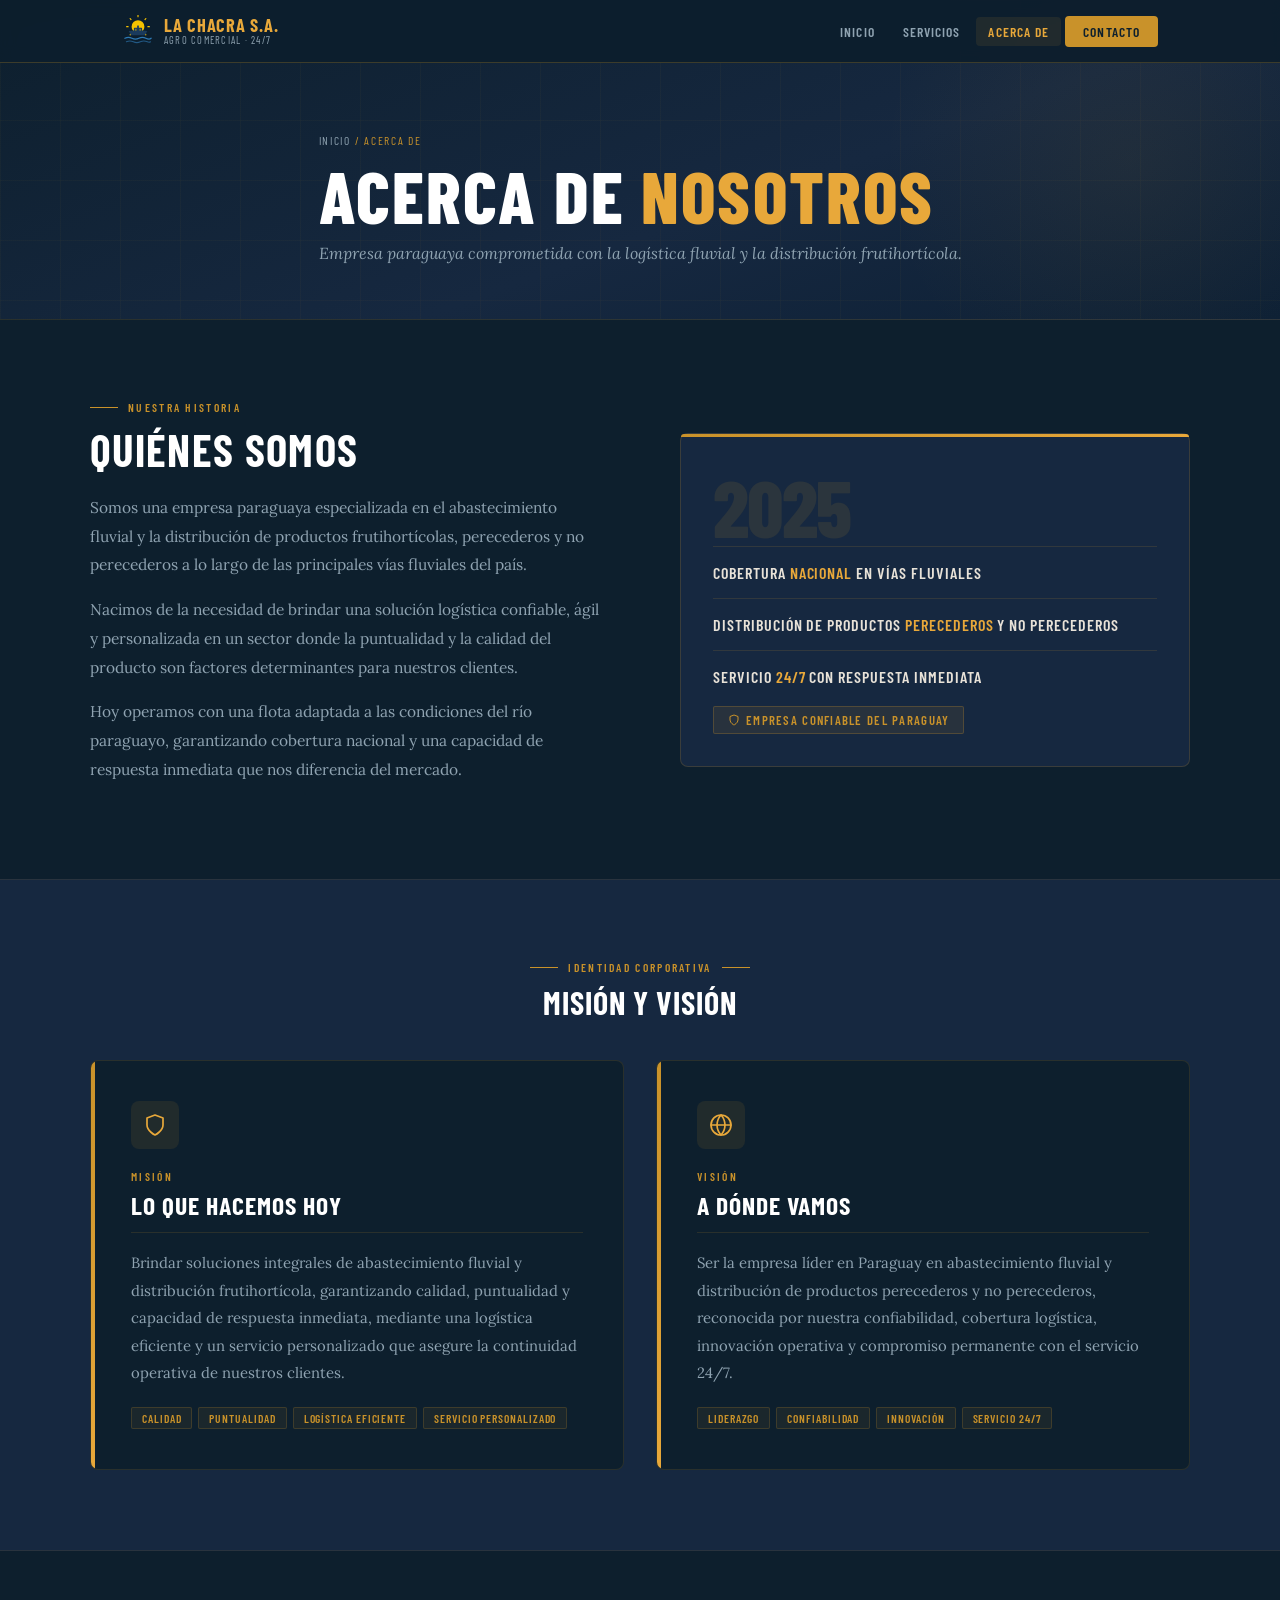
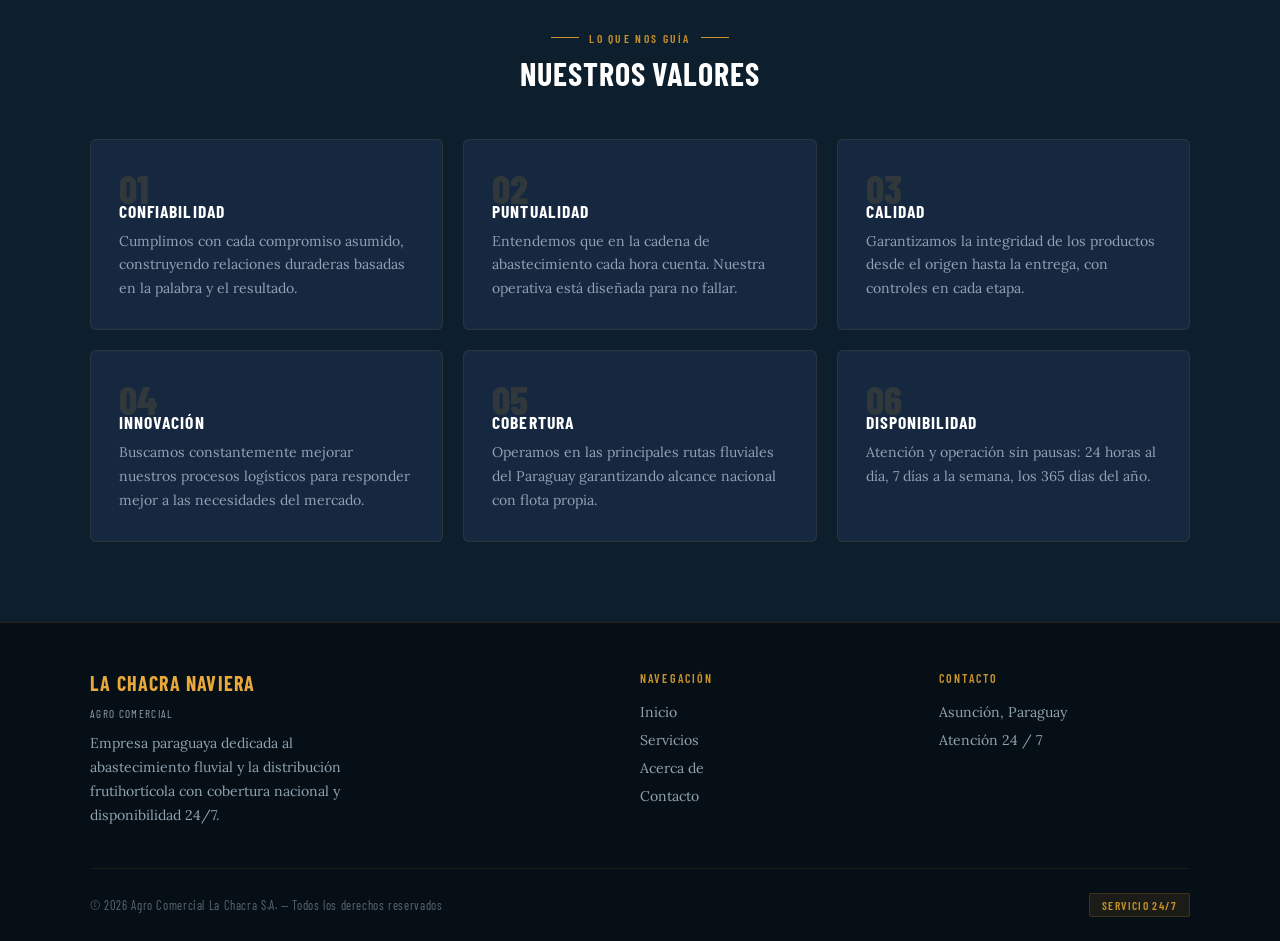
==== commit 49d2872b: "cambiamos muchas cosas" ====
--- a/acercade.html
+++ b/acercade.html
@@ -175,34 +175,35 @@
 
 <!-- FOOTER -->
 <footer>
-  <div class="footer-top">
-    <div>
-      <div class="footer-brand-name">Logística Fluvial PY</div>
-      <p class="footer-brand-desc">Empresa paraguaya dedicada al abastecimiento fluvial y la distribución frutihortícola con cobertura nacional y disponibilidad 24/7.</p>
-    </div>
-    <div>
-      <p class="footer-col-title">Navegación</p>
-      <ul class="footer-links">
-        <li><a href="index.html">Inicio</a></li>
-        <li><a href="servicios.html">Servicios</a></li>
-        <li><a href="acercade.html">Acerca de</a></li>
-        <li><a href="contacto.html">Contacto</a></li>
-      </ul>
-    </div>
-    <div>
-      <p class="footer-col-title">Contacto</p>
-      <ul class="footer-links">
-        <li><a href="#">Asunción, Paraguay</a></li>
-        <li><a href="#">+595 21 000 0000</a></li>
-        <li><a href="#">info@logisticafluvialpy.com</a></li>
-        <li><a href="#">Atención 24 / 7</a></li>
-      </ul>
-    </div>
-  </div>
-  <div class="footer-divider"></div>
-  <div class="footer-bottom">
-    <span class="footer-copy">© 2025 Logística Fluvial PY — Todos los derechos reservados</span>
-    <span class="footer-badge">Servicio 24/7</span>
+  <div class="footer-inner">
+    <div class="footer-top">
+      <div>
+        <div class="footer-brand-name">La Chacra Naviera</div>
+        <div class="footer-brand-sub">Agro Comercial</div>
+        <p class="footer-brand-desc">Empresa paraguaya dedicada al abastecimiento fluvial y la distribución frutihortícola con cobertura nacional y disponibilidad 24/7.</p>
+      </div>
+      <div>
+        <p class="footer-col-title">Navegación</p>
+        <ul class="footer-links">
+          <li><a href="index.html">Inicio</a></li>
+          <li><a href="servicios.html">Servicios</a></li>
+          <li><a href="acercade.html">Acerca de</a></li>
+          <li><a href="contacto.html">Contacto</a></li>
+        </ul>
+      </div>
+      <div>
+        <p class="footer-col-title">Contacto</p>
+        <ul class="footer-links">
+          <li><a href="#">Asunción, Paraguay</a></li>
+          <li><a href="#">Atención 24 / 7</a></li>
+        </ul>
+      </div>
+    </div>
+    <div class="footer-divider"></div>
+    <div class="footer-bottom">
+      <span class="footer-copy">© 2026 Agro Comercial La Chacra S.A. — Todos los derechos reservados</span>
+      <span class="footer-badge">Servicio 24/7</span>
+    </div>
   </div>
 </footer>
 
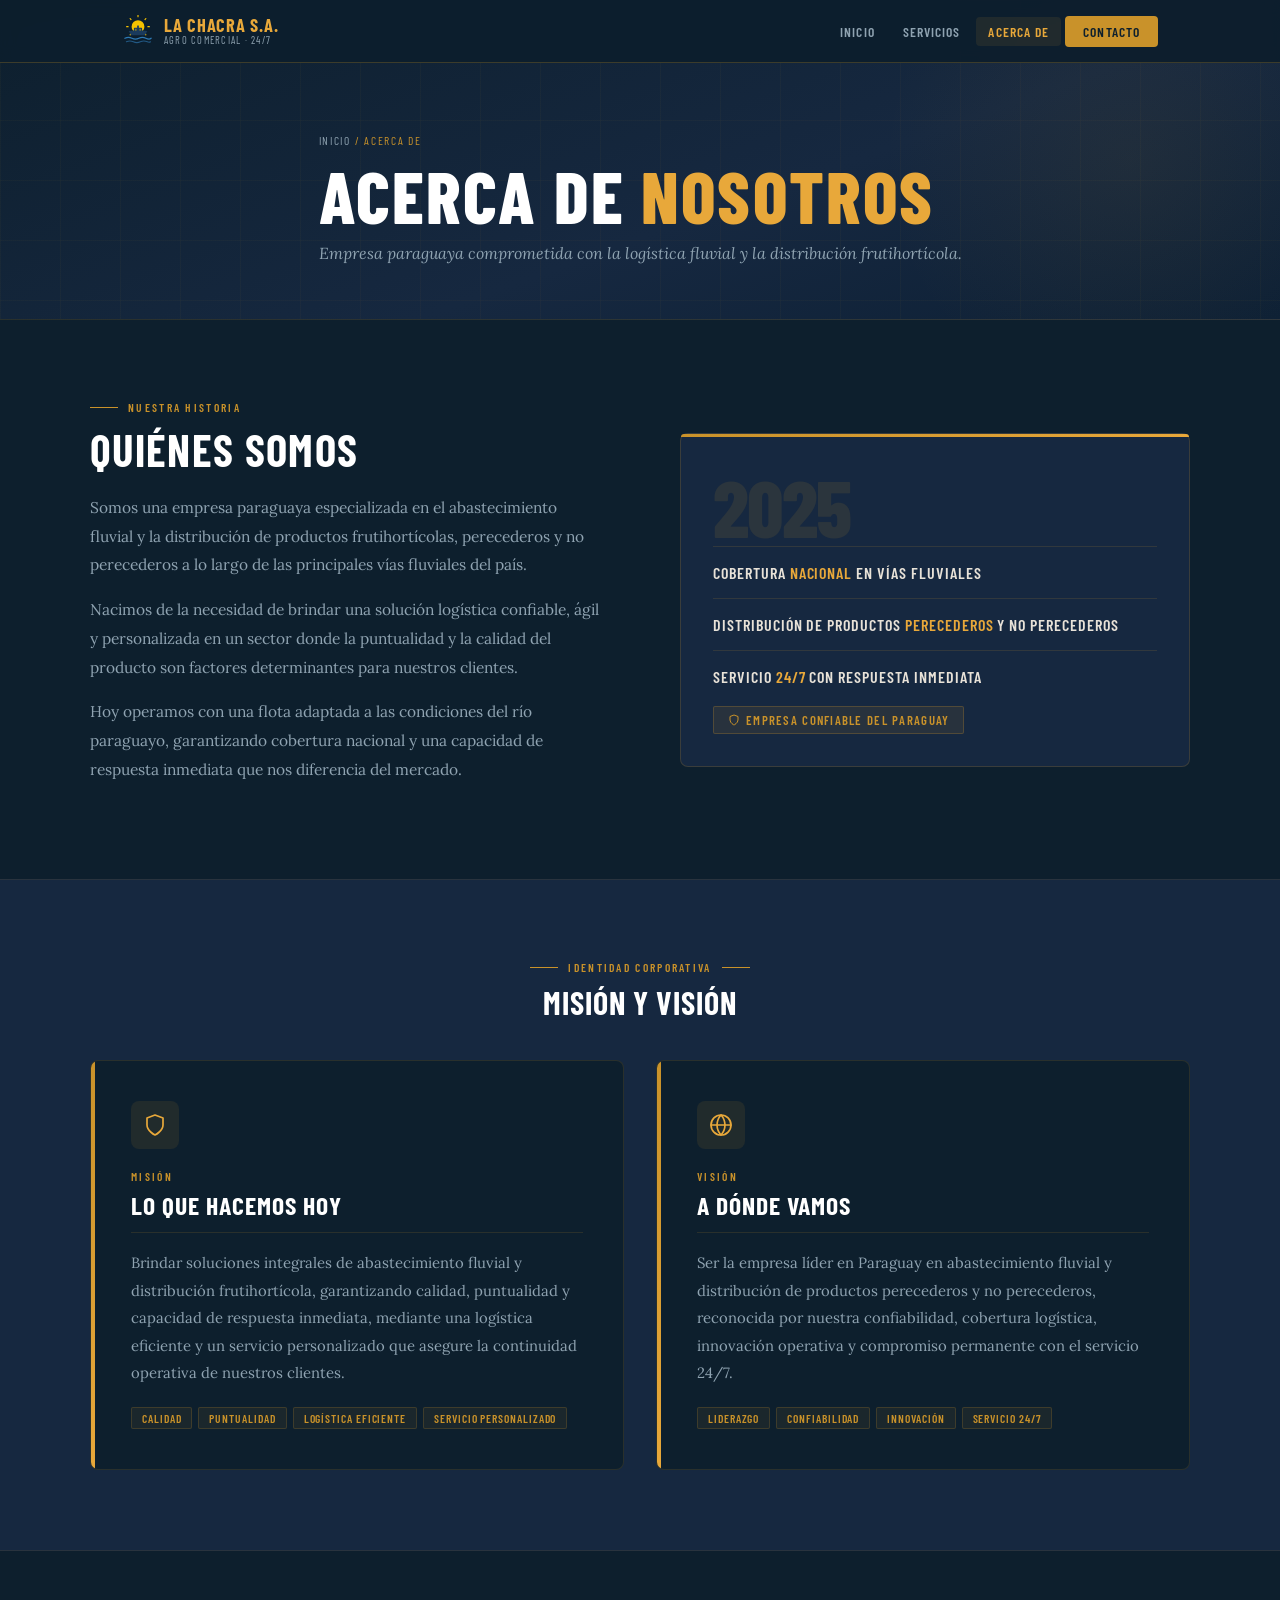
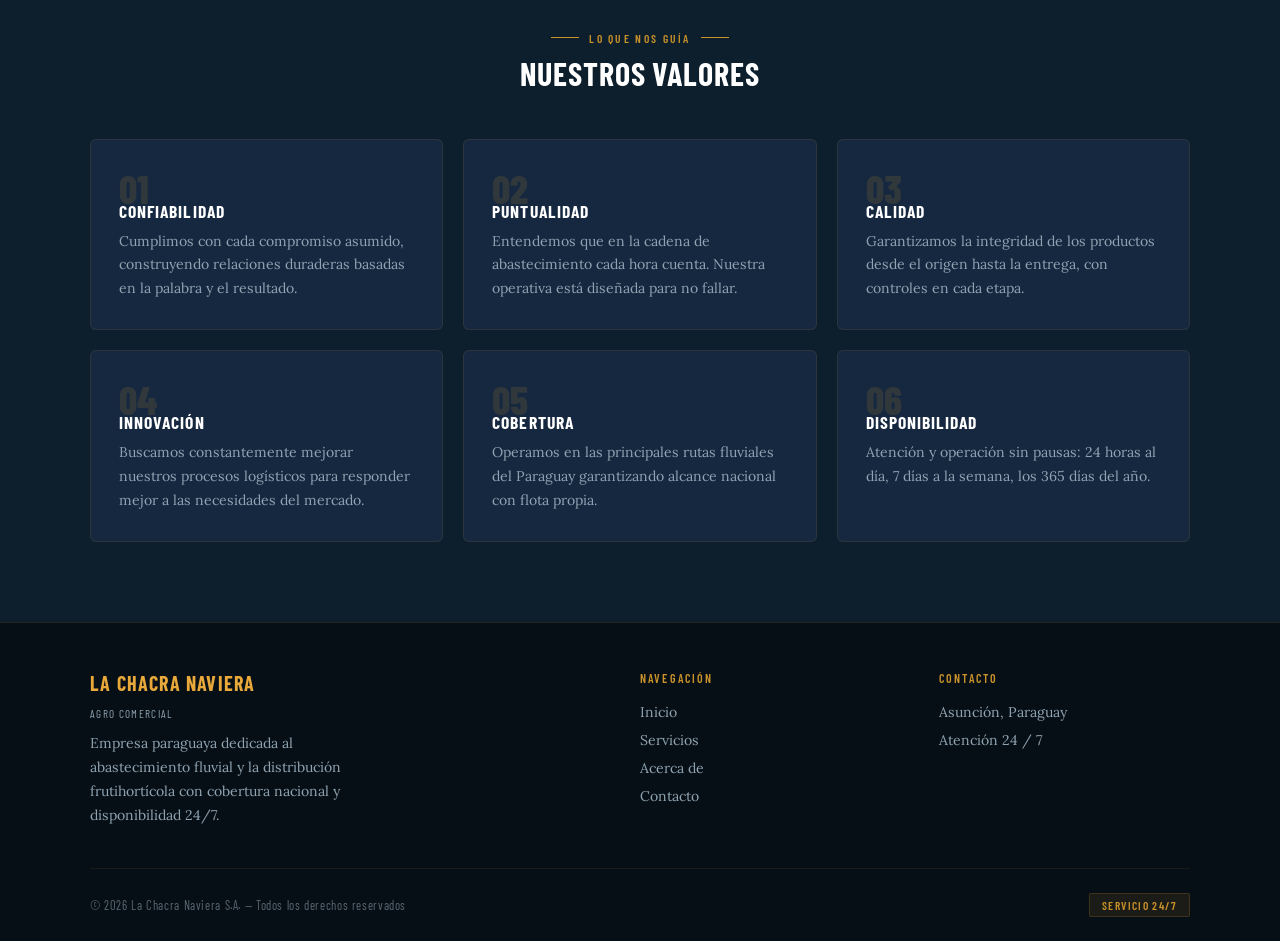
==== commit a87a6a3a: "modificamos el footer" ====
--- a/acercade.html
+++ b/acercade.html
@@ -201,7 +201,7 @@
     </div>
     <div class="footer-divider"></div>
     <div class="footer-bottom">
-      <span class="footer-copy">© 2026 Agro Comercial La Chacra S.A. — Todos los derechos reservados</span>
+      <span class="footer-copy">© 2026 La Chacra Naviera S.A. — Todos los derechos reservados</span>
       <span class="footer-badge">Servicio 24/7</span>
     </div>
   </div>
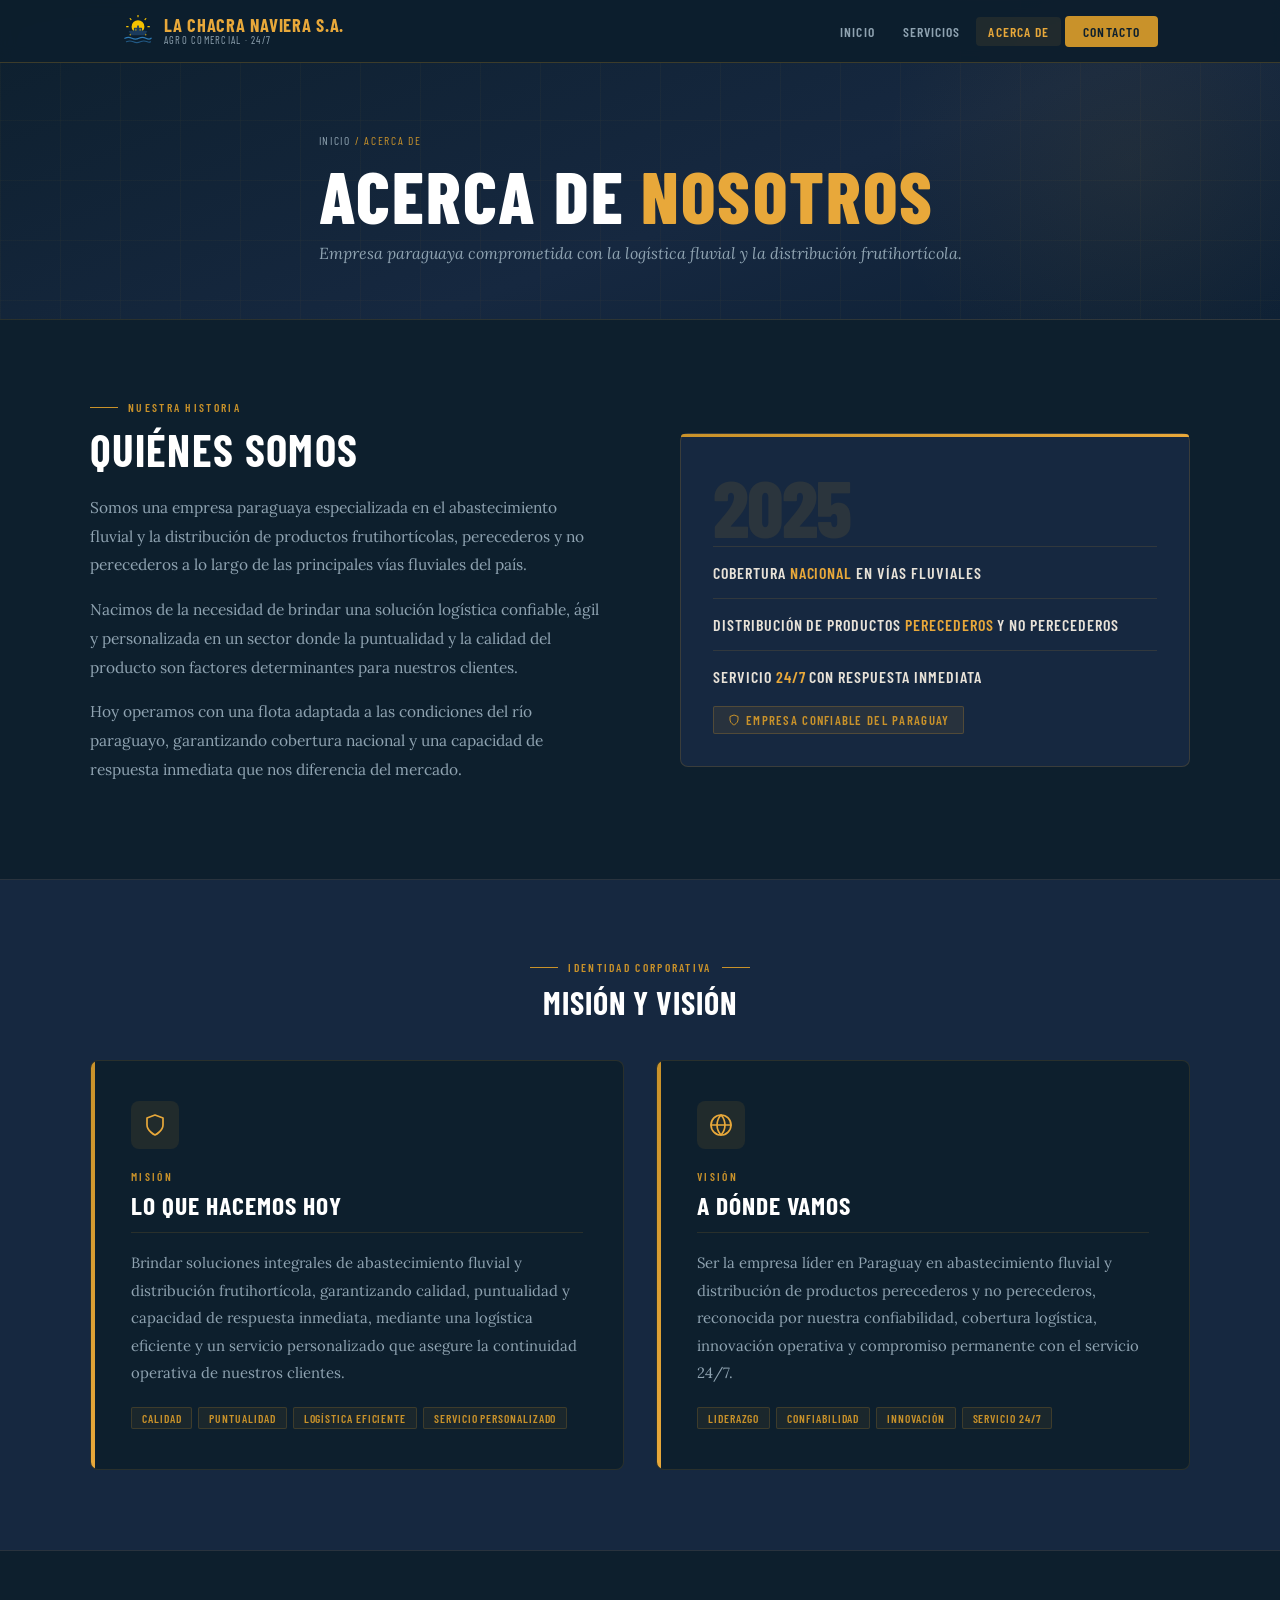
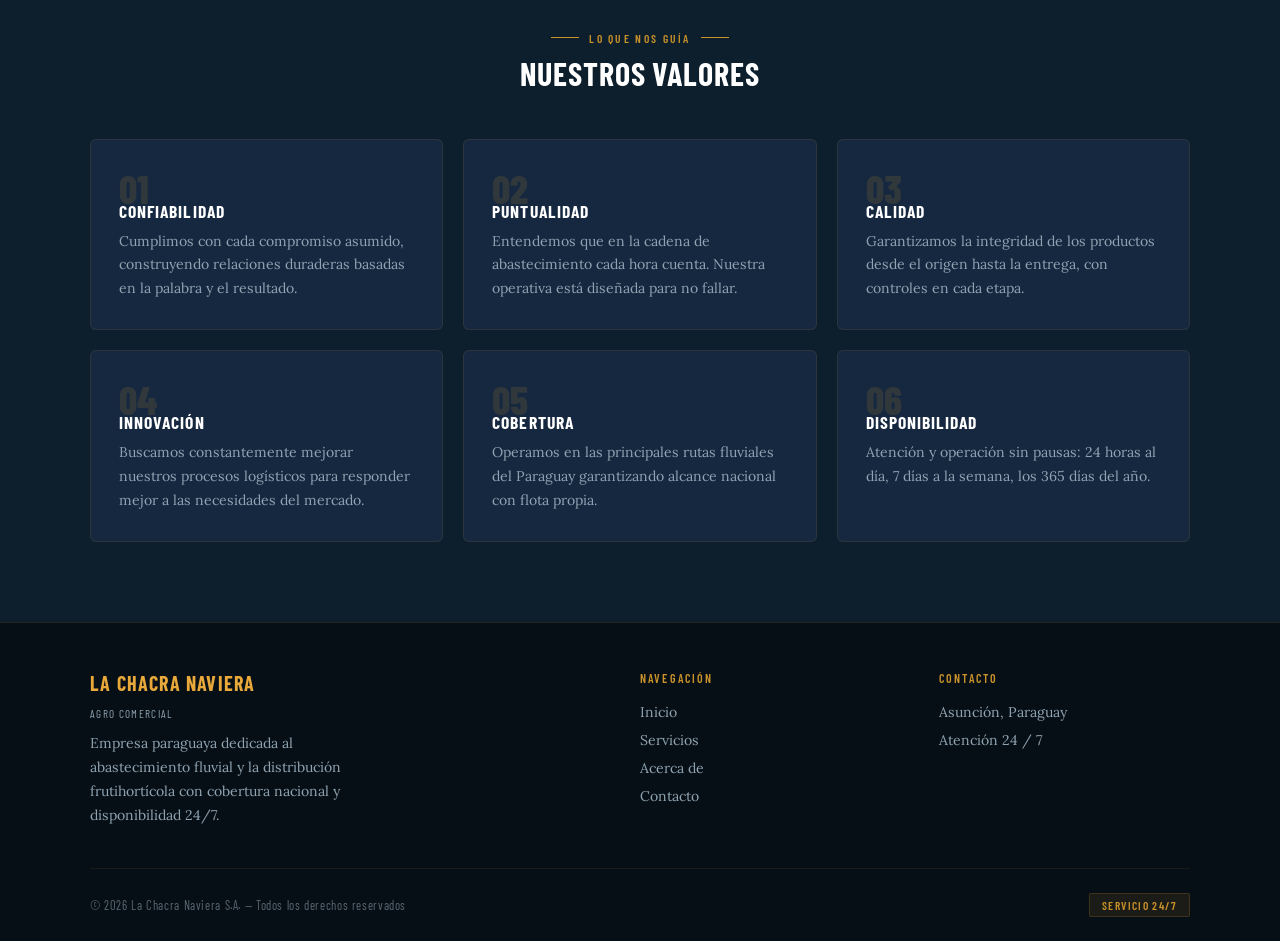
==== commit ccd19ce8: "modificamos algunas pequeñeces" ====
--- a/acercade.html
+++ b/acercade.html
@@ -39,7 +39,7 @@
         <path d="M10 92 Q22 86 34 92 Q46 98 58 92 Q70 86 82 92 Q88 95 93 92" stroke="#2e7ab5" stroke-width="3.5" stroke-linecap="round" fill="none" opacity="0.65"/>
       </svg>
       <div class="nav-logo-text">
-        La Chacra S.A.
+        La Chacra Naviera S.A.
         <span>Agro Comercial · 24/7</span>
       </div>
     </a>
@@ -195,7 +195,7 @@
         <p class="footer-col-title">Contacto</p>
         <ul class="footer-links">
           <li><a href="#">Asunción, Paraguay</a></li>
-          <li><a href="#">Atención 24 / 7</a></li>
+          <li><a href="https://wa.me/595982497413?text=Hola%21%20Quisiera%20m%C3%A1s%20info%21">Atención 24 / 7</a></li>
         </ul>
       </div>
     </div>
